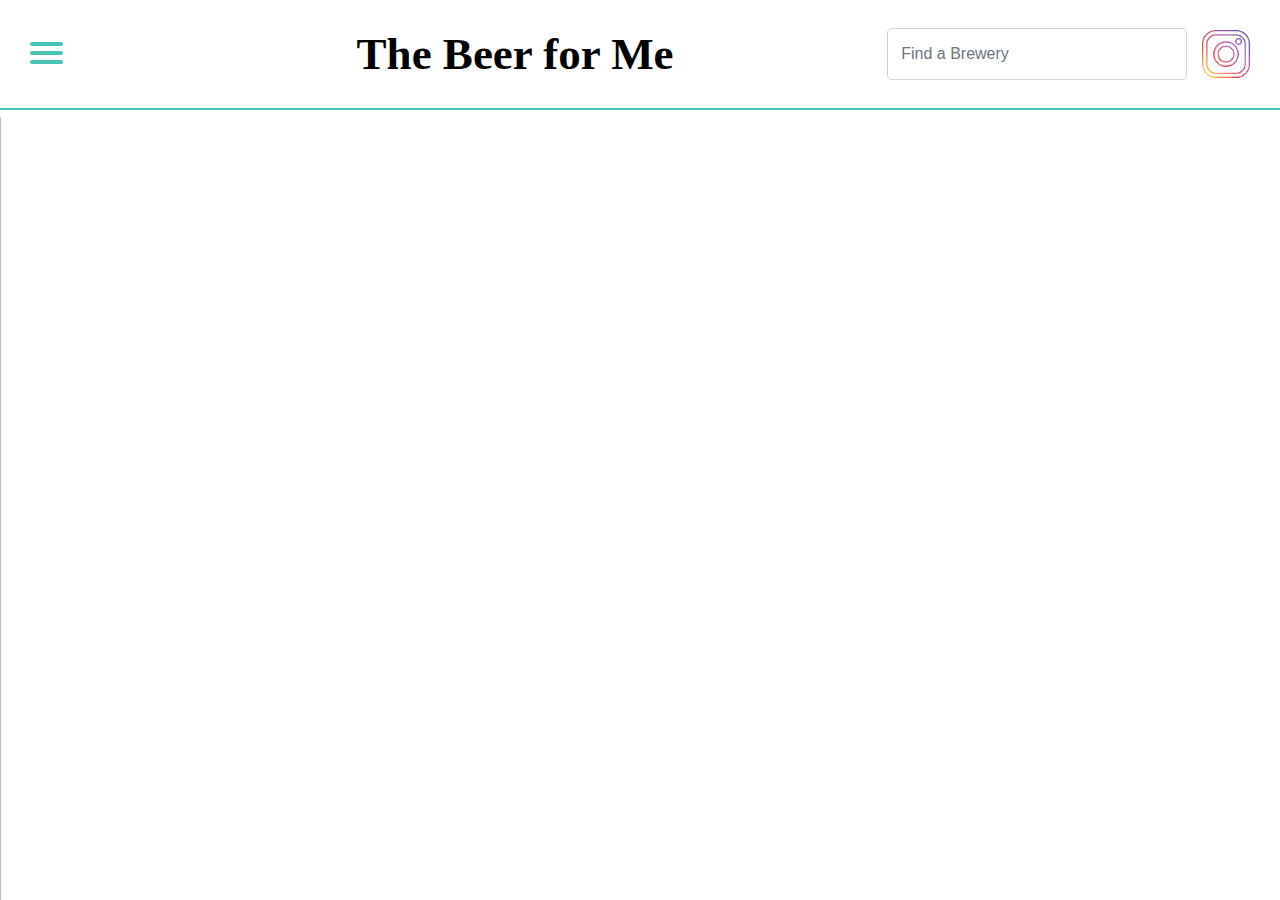
==== index.html @ d2f06460 "david fixed" ====
<!DOCTYPE html>
<html>

<head>
    <!-- Global site tag (gtag.js) - Google Analytics -->
    <script async src="https://www.googletagmanager.com/gtag/js?id=UA-46175014-3"></script>
    <script>
        window.dataLayer = window.dataLayer || [];

        function gtag() {
            dataLayer.push(arguments);
        }
        gtag('js', new Date());

        gtag('config', 'UA-46175014-3');
    </script>

    <meta charset='utf-8' />
    <title>Find Local Microbreweries | The Beer for Me</title>
    <meta name='description' content='Love beer? The Beer For Me is the authoritative directory of microbreweries in the USA. Visit, shop and support your local brewery. Cheers!' />
    <meta name='viewport' content='initial-scale=1,maximum-scale=1,user-scalable=no' />

    <link rel='icon' href='icons/favicon.svg' />
    <link href='https://fonts.googleapis.com/css?family=Source+Sans+Pro:400,700' rel='stylesheet'>
    <link rel="stylesheet" href="https://cdnjs.cloudflare.com/ajax/libs/font-awesome/4.7.0/css/font-awesome.min.css">




    <script src="https://code.jquery.com/jquery-3.4.1.min.js" integrity="sha256-CSXorXvZcTkaix6Yvo6HppcZGetbYMGWSFlBw8HfCJo=" crossorigin="anonymous"></script>
    <link href="plugins/jquery-ui.css" rel="stylesheet">
    <script src="plugins/jquery-1.10.2.min.js"></script>
    <script src="plugins/jquery-ui.min.js"></script>

    <script src='https://api.tiles.mapbox.com/mapbox-gl-js/v1.6.1/mapbox-gl.js'></script>
    <link href='https://api.tiles.mapbox.com/mapbox-gl-js/v1.6.1/mapbox-gl.css' rel='stylesheet' />
    <script src='plugins/papaparse.min.js'></script>
    <script src='plugins/fuse.min.js'></script>


    <link href='https://fonts.googleapis.com/css?family=Source+Sans+Pro:400,700' rel='stylesheet'>

    <link href='stylesheet1.css' rel='stylesheet' />
    <link rel="stylesheet" href="./bootstrap/bootstrap.min.css">
</head>

<body>

    <nav class="navbar navbar-expand-lg navbar-light d-flex justify-content-between">
        <!-- <div class="toggle-btn bg-danger mr-5 ml-5"> -->
        <!-- <button title="List of Breweries" class="openbtn" onclick="openNav()">☰</button> -->
        <!-- </div> -->
        <div id="menuToggle">
            <input type="checkbox" onclick="openNav()" />
            <span></span>
            <span></span>
            <span></span>
        </div>
        <div class="subtitle ml-8">
            <h1>The Beer for Me</h1>
        </div>
        <form id="searchForm" class="navbar-form hidden" role="search">
            <div class="input-group">
                <input type="text" id="search" class="form-control" placeholder="Find a Brewery">
            </div>
        </form>
        <a target="_blank" href="https://www.instagram.com/thebeerforme" class="instagram_sec"><img src="./icons/instagram123.png" alt="instagram" width="100%"></a>
    </nav>

    <div class='sidebar' id='sidebar'>

        <a title="Close sidebar" href="javascript:void(0)" class="closebtn" onclick="closeNav()">×</a>
        <div id='listings' class='listings'>

        </div>
    </div>

    <div id='map' class='map'>

    </div>

    <script src="map.js"></script>
    <script src="./bootstrap/bootstrap.bundle.min.js"></script>
    <script type="text/javascript">
        $(document).ready(function() {
            function checkScreenSize() {
                var newWindowWidth = $(window).width();
                if (newWindowWidth < 481) {
                    $(".sidebar").css({
                        "width": "75%"
                    });
                } else {
                    $('.sidebar').css({
                        "width": "17.3%"
                    });
                }
            }
            $("#menuToggle").click(function() {

                checkScreenSize();

            });
        });
    </script>
</body>

</html>
---- stylesheet1.css ----
body {
 color: #404040;
 font: 400 15px/22px 'Source Sans Pro', 'Helvetica Neue', Sans-serif;
 margin: 0;
 padding: 0;
 -webkit-font-smoothing: antialiased;
}

* {
 -webkit-box-sizing: border-box;
 -moz-box-sizing: border-box;
 box-sizing: border-box;
}

.listings .item .details a {
    color: #eeeeef;
    background: #181f2d;
    padding: 3px 15px 3px 15px;        
    display: inline-block;
    border-radius: 5px;
    margin-top: 11px!important;    
    font-weight: bold;
    text-decoration: none;
    font-family: Avenir;
}

.listings .item .details a:hover {
 background: #243856;
}

.sidebar {
 position: absolute;
 width: 0;
 height: 87%;
 top: 13%;
 left: 0;
 overflow: hidden;
 border-right: 1px solid rgba(0, 0, 0, 0.25);
 transition: all 0.5s;
}

input#search {
 width: 300px!important;
 padding: 13px;
 border-radius: 5px;
}
/* --------------------------------------------------------- */

#menuToggle {
 display: block;
 position: relative;
 top: 1px;
 left: 50px;
 z-index: 1;
 -webkit-user-select: none;
 user-select: none;
 display: block !important;
}

#menuToggle a {
 text-decoration: none;
 color: #232323;
 transition: color 0.3s ease;
}

#menuToggle a:hover {
 color: tomato;
}

#menuToggle input {
 display: block;
 width: 40px;
 height: 32px;
 position: absolute;
 top: -7px;
 left: -5px;
 cursor: pointer;
 opacity: 0;
 /* hide this */
 z-index: 2;
 /* and place it over the hamburger */
 -webkit-touch-callout: none;
}
/*
* Just a quick hamburger
*/

#menuToggle span {
    display: block;
    width: 33px;
    height: 4px;
    margin-bottom: 5px;
    position: relative;
    background: #47c2b6;
    border-radius: 3px;
    z-index: 1;
    transform-origin: 4px 0px;
    transition: transform 0.5s cubic-bezier(0.77, 0.2, 0.05, 1.0), background 0.5s cubic-bezier(0.77, 0.2, 0.05, 1.0), opacity 0.55s ease;
}

#menuToggle span:first-child {
 transform-origin: 0% 0%;
}

#menuToggle span:nth-last-child(2) {
 transform-origin: 0% 100%;
}
/* 
* Transform all the slices of hamburger
* into a crossmark.
*/

#menuToggle input:checked~span {
 /* opacity: 1; */
 /* transform: rotate(45deg) translate(-2px, -1px); */
 /* background: #232323; */
}
/*
* But let's hide the middle one.
*/

#menuToggle input:checked~span:nth-last-child(3) {
 /* opacity: 0; */
 /* transform: rotate(0deg) scale(0.2, 0.2); */
}
/*
* Ohyeah and the last one should go the other direction
*/

#menuToggle input:checked~span:nth-last-child(2) {
 /* transform: rotate(-45deg) translate(0, -1px); */
}
/* --------------------------------------------------------- */

#page-content-wrapper {
 width: 100%;
 padding-top: 70px;
}

#wrapper.toggled #page-content-wrapper {
 position: absolute;
 margin-right: -220px;
}

.pad2 {
 padding: 20px;
}

.map {
 position: absolute;
 left: 0;
 width: 100vw;
 top: 13%;
 bottom: 0;
}

h1 {
 font-family: "Helvetica Neue", Helvetica, Arial, sans-serif;
 font-size: 1.5vmax;
 margin: 0;
 font-weight: 400;
 line-height: 20px;
 padding: 20px 2px;
 color: #fff;
}

a {
 color: #f64c72;
 text-decoration: none;
}

a:hover {
 color: #553d67;
}

.heading {
 background: #fff;
 border-bottom: 1px solid #eee;
 min-height: 5vh;
 line-height: 60px;
 padding: 0 10px;
 background-color: #fff;
 color: #fff;
}

.info {
 font-family: "Helvetica Neue", Helvetica, Arial, sans-serif;
 position: absolute;
 width: 33.3333%;
 height: 10%;
 bottom: 0;
 left: 0;
 padding: 12px;
 line-height: 3vmin;
 border-right: 1px solid rgba(116, 176, 231, 0.25);
 background-color: #553d67;
 overflow: auto;
 display: inline-block;
 font-size: 2vmin;
 overflow-wrap: break-word;
 color: white;
}

.page_header {
 position: absolute;
 height: 5%;
 top: 0;
 left: 0;
 width: 100%;
 background: #553d67;
 margin-bottom: 0px;
 padding: 0px;
 box-sizing: border-box;
}

.page_header h1 {
 margin: 0px;
 font-family: "Helvetica Neue", Helvetica, Arial, sans-serif;
 font-size: 3.1vmin;
 color: #fff;
 text-shadow: 2px 2px 2px #99738e;
 vertical-align: middle;
 padding: 0px;
}

.page_header h4 {
 margin: 0px;
 font-family: "Helvetica Neue", Helvetica, Arial, sans-serif;
 font-size: 0.9vmax;
 color: #f64c72;
}

.listings {
    height: 100%;
    overflow: auto;
    padding-bottom: 60px;
    background: #fff;
    color: #000;
    font-family: Aveni;
    }
.listings .item {
    display: block;
    border-bottom: 2px solid #47c2b6;
    padding: 20px;
    text-decoration: none;
    }

.listings .item:last-child {
 border-bottom: none;
}

.listings .item .title {
    display: block;
    color: #000;
    font-weight: 700;
}

.listings .item .details {
 /* color:#f64c72; */
}

.listings .item .title small {
 font-weight: 400;
}

.listings .item.active .title,
.listings .item .title:hover {
 color: #f30c0c;
}

.listings .item.active {
 background-color: #f8f8f8;
}

::-webkit-scrollbar {
 width: 3px;
 height: 3px;
 border-left: 0;
 background: rgba(0, 0, 0, 0.1);
}

::-webkit-scrollbar-track {
 background: none;
}

::-webkit-scrollbar-thumb {
 background: #47c2b6;
 border-radius: 0;
}

.clearfix {
 display: block;
}

.clearfix:after {
 content: '.';
 display: block;
 height: 0;
 clear: both;
 visibility: hidden;
}
/* Marker tweaks */

.mapboxgl-popup {
 padding-bottom: 10px;
}

.mapboxgl-popup-content {
 font: 400 15px/22px 'Source Sans Pro', 'Helvetica Neue', Sans-serif;
 */ padding: 0;
 width: 370px;
 font-size: 15px;
 font-family: cursive;
 border: 1px solid #e6e4e0;
 box-shadow: 10px 10px 23px -12px rgb(37 74 139);
 border-radius: 8px;
}

.mapboxgl-popup-content-wrapper {
 padding: 1%;
}

.mapboxgl-popup-close-button {
      position: absolute;
    right: 0;
    top: 1px;
    border: 0;
    border-radius: 0 3px 0 0;
    cursor: pointer;
    background-color: #cc2525 !important;
    font-size: 42px;
    color: #fff !important;
    border-radius: 5px;
    padding-bottom: 10px;
    padding-top: 4px;
    padding-left: 10px;
    padding-right: 10px;
}

.mapboxgl-popup-content h3 {
    background: #47c2b6;
    color: white;
    margin: 0;
    display: block;
    padding: 10px;
    border-radius: 3px 3px 0 0;
    font-weight: 100 !important;
    font-family: Avenir;
}

.mapboxgl-popup-content h4 {
 margin: 0;
 display: block;
 padding: 10px 10px 10px 10px;
 font-weight: 400;
 font-family: auto;
}

.mapboxgl-popup-content div {
 padding: 10px;
}

.mapboxgl-container .leaflet-marker-icon {
 cursor: pointer;
}

.mapboxgl-popup-anchor-top>.mapboxgl-popup-content {
 margin-top: 3px;
}

.mapboxgl-popup-anchor-top>.mapboxgl-popup-tip {
 border-bottom-color: #91c949;
}

.ui-autocomplete {
 border: 1px solid #ccc;
 border-radius: 3px;
 overflow: hidden;
 max-height: 70%;
 background: rgba(27, 32, 164, 0.541);
 margin-right: 20px!important;
}

.ui-autocomplete a {
 font-family: "Helvetica Neue Small", Helvetica, Arial, sans-serif;
 color: white;
}

.openbtn {
 margin: 0px;
 font-size: 15px;
 cursor: pointer;
 background-color: rgba(17, 17, 17, 0);
 color: white;
 padding: 0px 8px;
 border: none;
 vertical-align: top;
 margin-right: 4px;
 margin-left: 3px;
}

.openbtn:hover {
 background-color: yellow;
}

.sidebar .closebtn {
 position: absolute;
 top: 0;
 right: 4px;
 font-size: 40px;
 text-decoration: none;
 color: #fff !important;
}

.navbar {
 background: #fff;
 border-bottom: 2px solid #47c2b6;
}

.subtitle h1 {
    font-size: calc(3rem);
    line-height: calc(20px+5vh);
    /* text-shadow: 0 0 5px #fff, 0 0 15px #2080c0, 0 0 20px #2080c0, 0 0 40px #2080c0, 0 0 60px #0c5383, 0 0 10px #2080c0, 0 0 98px #0c5383; */
    color: #000;
    font-family: Avenir;
    text-align: center;
    background: #fff;
    /* width: 30%; */
    margin: auto;
    display: table;
    font-weight: bold;
}

/* .subtitle h1 {
 font-size: calc(3rem);
 line-height: calc(20px+5vh); 
    text-shadow: 0 0 5px #fff, 
    0 0 15px #2080c0, 
    0 0 20px #2080c0, 
    0 0 40px #2080c0, 
    0 0 60px #0c5383, 
    0 0 10px #2080c0, 
    0 0 98px #0c5383;
color: #fff;

 font-family: 'Times New Roman', Times, serif;
 text-align: center;    
} */


/*menu*/
nav.navbar.navbar-expand-lg.navbar-light.d-flex.justify-content-between {
position: relative !important;
z-index: 99;
}
.subtitle.ml-8 h1 {
    font-size: 45px !important;
    line-height: normal !important;    
    padding: 10px;
}
.mapboxgl-popup-content {
           
    width: 192px;
   
}
.subtitle.ml-8 {
  width: 100%;
display: block !important;
padding-left: 80px
}
#menuToggle {
float: left;
left: 0;
}
nav.navbar.navbar-expand-lg.navbar-light.d-flex.justify-content-between {
padding: 18px 30px;
}
a.instagram_sec {
width: 6%;
margin-left: 15px;
}

@media only screen and (max-width: 991px) {
nav.navbar.navbar-expand-lg.navbar-light.d-flex.justify-content-between {
        padding: 28px 30px;
    }
.subtitle.ml-8 {
display: block !important;
padding-left: 0;
width: auto;
}
a.instagram_sec {
width: 7%;
}
}

@media screen and (max-width: 1600px) and (min-width: 768px) {
.sidebar {
z-index: 99;
}
}

@media only screen and (max-width: 768px) {
nav.navbar.navbar-expand-lg.navbar-light.d-flex.justify-content-between {
padding: 1px 2px;
}
#menuToggle {
float: left;
left: 0;
margin-bottom: 20px;
}
.mapboxgl-popup-content {
           
    width: 192px;
   
}
.subtitle.ml-8 {
width: 90%;
display: block !important;
padding-left: 0;
margin-bottom: 15px;
text-align: right !important;
}
form#searchForm {
width: 50%;
}
input#search {
    width: 300px!important;
    padding: 6px;
    border-radius: 5px;
}
a.instagram_sec {
width: 11%;
margin-left: 15px;
}
.sidebar {
z-index: 999 !important;
/* width: 29.3% !important; */
top: 16.5% !important;

}
.sidebar .closebtn {
color: #fff !important;
}
.map {
    position: absolute;
    left: 0;
    width: 100vw;
    top: 11%;
    bottom: 0;
}
}
@media only screen and (max-width: 736px) {
    nav.navbar.navbar-expand-lg.navbar-light.d-flex.justify-content-between {
    padding: 1px 2px;
    }
    #menuToggle {
    float: left;
    left: 0;
    margin-bottom: 20px;
    }
    .mapboxgl-popup-content {           
        width: 192px;       
    }
    .subtitle.ml-8 {
    width: 90%;
    display: block !important;
    padding-left: 0;
    margin-bottom: 15px;
    text-align: right !important;
    }
    form#searchForm {
    width: 50%;
    }
    input#search {
        width: 300px!important;
        padding: 6px;
        border-radius: 5px;
    }
    a.instagram_sec {
    width: 11%;
    margin-left: 15px;
    }
    .sidebar {
    z-index: 999 !important;
    /* width: 29.3% !important; */
    top: 42.7% !important;
    
    }
    .sidebar .closebtn {
    color: #fff !important;
    }
    .map {
        position: absolute;
        left: 0;
        width: 100vw;
        top: 11%;
        bottom: 0;
    }
    }
@media only screen and (max-width: 734px) {
    nav.navbar.navbar-expand-lg.navbar-light.d-flex.justify-content-between {
      padding: 1px 2px;
      }
    #menuToggle {
    float: left;
    left: 0;
    margin-bottom: 20px;
        }
    .mapboxgl-popup-content {
           
        width: 192px;
       
    }
    .subtitle.ml-8 {
    width: 90%;
    display: block !important;
    padding-left: 0;
    margin-bottom: 15px;
    text-align: right !important;
}
    form#searchForm {
    width: 50%;
        }
    input#search {
            width: 300px!important;
           padding: 6px;
        border-radius: 5px;
    }
    a.instagram_sec {
    width: 11%;
    margin-left: 15px;
    }
    .sidebar {
    z-index: 999 !important;
    /* width: 29.3% !important; */
    top: 39.7% !important;
    
    }
    .sidebar .closebtn {
    color: #fff !important;
    }
    .map {
        position: absolute;
        left: 0;
        width: 100vw;
        top: 11%;
        bottom: 0;
        }
        }
@media only screen and (max-width: 684px) {
    nav.navbar.navbar-expand-lg.navbar-light.d-flex.justify-content-between {
        padding: 1px 2px;
        }
        #menuToggle {
        float: left;
        left: 0;
        margin-bottom: 20px;
        }
        .mapboxgl-popup-content {
           
            width: 192px;
           
        }
        .subtitle.ml-8 {
        width: 90%;
        display: block !important;
        padding-left: 0;
        margin-bottom: 15px;
        text-align: right !important;
        }
        form#searchForm {
        width: 50%;
        }
        input#search {
            width: 300px!important;
            padding: 6px;
            border-radius: 5px;
        }
        a.instagram_sec {
        width: 11%;
        margin-left: 15px;
        }
        .sidebar {
        z-index: 999 !important;
        /* width: 29.3% !important; */
        top: 36.8% !important;
        
        }
        .sidebar .closebtn {
        color: #fff !important;
        }
        .map {
            position: absolute;
            left: 0;
            width: 100vw;
            top: 11%;
            bottom: 0;
        }
}

@media only screen and (max-width: 667px) {
    nav.navbar.navbar-expand-lg.navbar-light.d-flex.justify-content-between {
        padding: 1px 2px;
        }       
        #menuToggle {
            float: left;
            left: 0;
            margin-bottom: -14px;
            margin-left: 8px;
        }
        .mapboxgl-popup-content {
           
            width: 192px;
           
        }
        
        .subtitle.ml-8 {
            width: 90%;
            display: block !important;
            padding-left: 70px;
            margin-bottom: 0px;
            text-align: right !important;
            }
        
        form#searchForm {
        width: 50%;
        }
        input#search {
            width: 255px!important;
            padding: 1px;
            border-radius: 5px;
            margin-left: 6px;
        }
        a.instagram_sec {
            width: 15%;
            margin-left: 15px;
        }
        a.instagram_sec img {
            width: 80%!important;
        }
        a.instagram_sec {
        width: 11%;
        margin-left: 15px;
        }
        .sidebar {
            z-index: 999 !important;
            width: 32.3% !important;
            top: 10.8% !important;
        
        }
        .sidebar .closebtn {
        color: #fff !important;
        }
        .map {
            position: absolute;
            left: 0;
            width: 100vw;
            top: 9%;
            bottom: 0;
        }
}

@media only screen and (max-width: 450px) {
a.instagram_sec {
width: 15%;
margin-left: 15px;
}
form#searchForm {
    width: 60%;
    }
.mapboxgl-popup-content {
           
        width: 192px;
       
    }
.subtitle.ml-8 h1 {
    font-size: 25px !important;
    line-height: normal !important;
    margin: 0 !important;
    padding: 0;
    }
.sidebar {
    z-index: 999 !important;
    width: 32.3% !important;
    top: 79px !importan
    }
.sidebar .closebtn {
    position: absolute;
    top: 0;
    right: 4px;
    font-size: 40px;
    text-decoration: none;
    color: #fff !important;
    }
}

@media only screen and (max-width: 375px) {
    .mapboxgl-popup-content {
           
        width: 192px;
       
    }
    .subtitle.ml-8 {
    width: 88%;   
    }
    .sidebar {
        z-index: 999 !important;
        width: 37.3% !important;
        top: 11.5% !important;
    }
    
    }
/* @media only screen and (max-device-width: 480px) {
 div#map {
     left: 50.3%!important;
     width: 50.6%!important;
     margin-top: 57px!important;
 }
 div#sidebar {
     width: 50.3%!important;
     margin-top: 57px!important;
 }
 .subtitle.ml-5 h3 {
     font-size: 25px!important;
 }
} */

/* @media only screen and (max-device-width: 760px) {
 div#map {
    left: 34.3%!important;
    width: 63.6%!important;
    margin-top: 43px!important;
 }
 div#sidebar {
    width: 34.3%!important;
    margin-top: -13.5px!important;;
 }
 .subtitle.ml-5 h3 {
     font-size: 25px!important;
 }
} */

/* @media only screen and (max-device-width:350px) {
 div#map {
     left: 50.3%!important;
     width: 50.6%!important;
     margin-top: 57px!important;
 }
 div#sidebar {
    width: 37.3%!important;
    margin-top: 21px!important;
}
 .subtitle.ml-5 h3 {
     font-size: 25px!important;
 }
} */
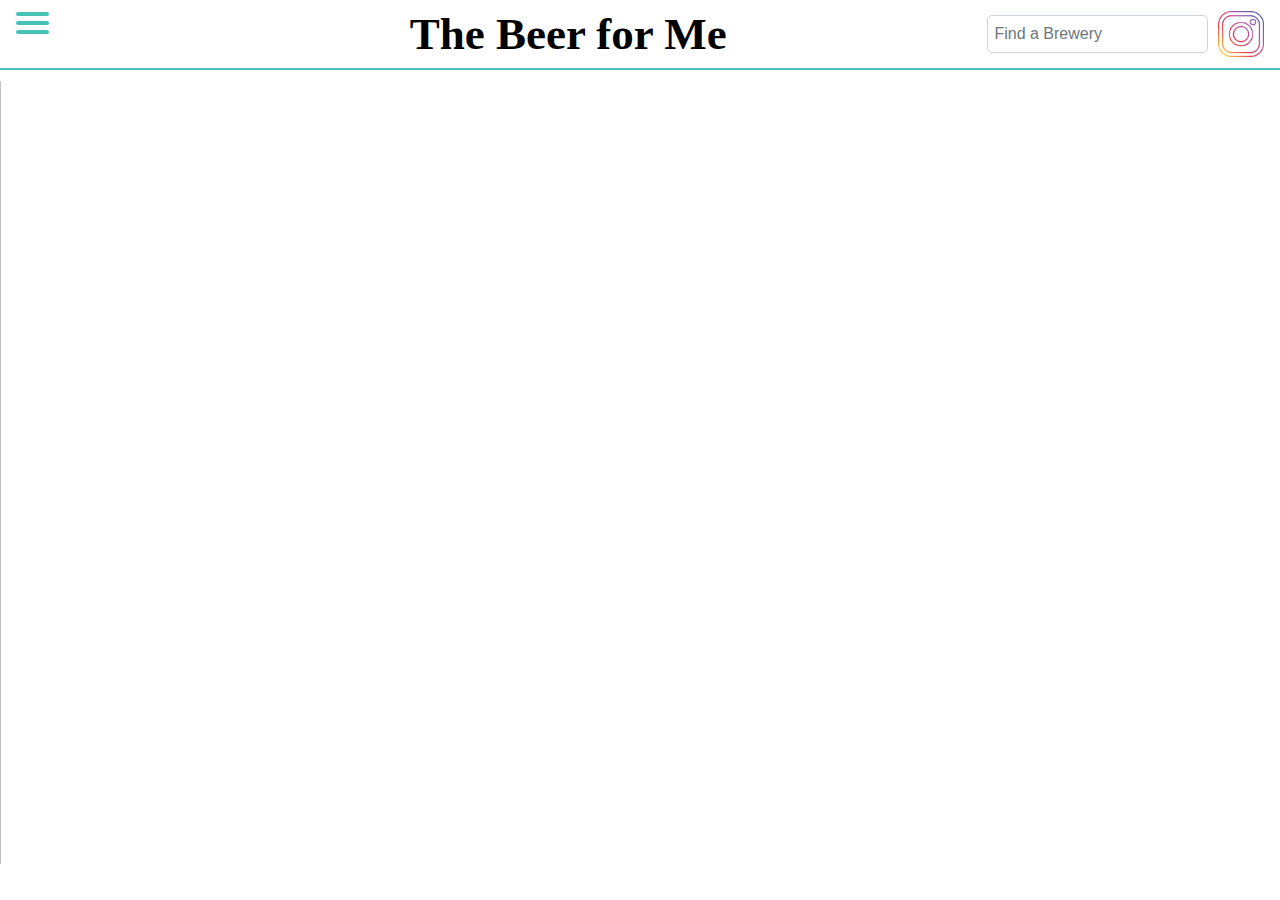
==== commit 9ca478a4: "update" ====
--- a/index.html
+++ b/index.html
@@ -20,7 +20,7 @@
     <meta name='description' content='Love beer? The Beer For Me is the authoritative directory of microbreweries in the USA. Visit, shop and support your local brewery. Cheers!' />
     <meta name='viewport' content='initial-scale=1,maximum-scale=1,user-scalable=no' />
 
-    <link rel='icon' href='icons/favicon.svg' />
+    <link rel='icon' href='icons/favicon111.svg' />
     <link href='https://fonts.googleapis.com/css?family=Source+Sans+Pro:400,700' rel='stylesheet'>
     <link rel="stylesheet" href="https://cdnjs.cloudflare.com/ajax/libs/font-awesome/4.7.0/css/font-awesome.min.css">
 
@@ -46,7 +46,7 @@
 
 <body>
 
-    <nav class="navbar navbar-expand-lg navbar-light d-flex justify-content-between">
+    <nav class="navbar navbar-expand-md navbar-light d-flex justify-content-between">
         <!-- <div class="toggle-btn bg-danger mr-5 ml-5"> -->
         <!-- <button title="List of Breweries" class="openbtn" onclick="openNav()">☰</button> -->
         <!-- </div> -->
--- a/stylesheet1.css
+++ b/stylesheet1.css
@@ -1,86 +1,90 @@
 body {
- color: #404040;
- font: 400 15px/22px 'Source Sans Pro', 'Helvetica Neue', Sans-serif;
- margin: 0;
- padding: 0;
- -webkit-font-smoothing: antialiased;
+    color: #404040;
+    font: 400 15px/22px 'Source Sans Pro', 'Helvetica Neue', Sans-serif;
+    margin: 0;
+    padding: 0;
+    -webkit-font-smoothing: antialiased;
 }
 
 * {
- -webkit-box-sizing: border-box;
- -moz-box-sizing: border-box;
- box-sizing: border-box;
+    -webkit-box-sizing: border-box;
+    -moz-box-sizing: border-box;
+    box-sizing: border-box;
 }
 
 .listings .item .details a {
     color: #eeeeef;
     background: #181f2d;
-    padding: 3px 15px 3px 15px;        
+    padding: 3px 15px 3px 15px;
     display: inline-block;
     border-radius: 5px;
-    margin-top: 11px!important;    
+    margin-top: 11px!important;
     font-weight: bold;
     text-decoration: none;
     font-family: Avenir;
 }
 
 .listings .item .details a:hover {
- background: #243856;
+    background: #243856;
 }
 
 .sidebar {
- position: absolute;
- width: 0;
- height: 87%;
- top: 13%;
- left: 0;
- overflow: hidden;
- border-right: 1px solid rgba(0, 0, 0, 0.25);
- transition: all 0.5s;
+    position: absolute;
+    width: 0;
+    height: 87%;
+    top: 11%;
+    left: 0;
+    overflow: hidden;
+    border-right: 1px solid rgba(0, 0, 0, 0.25);
+    transition: all 0.5s;
 }
 
 input#search {
- width: 300px!important;
- padding: 13px;
- border-radius: 5px;
-}
+    width: 300px!important;
+    padding: 13px;
+    border-radius: 5px;
+}
+
+
 /* --------------------------------------------------------- */
 
 #menuToggle {
- display: block;
- position: relative;
- top: 1px;
- left: 50px;
- z-index: 1;
- -webkit-user-select: none;
- user-select: none;
- display: block !important;
+    display: block;
+    position: relative;
+    top: 1px;
+    left: 50px;
+    z-index: 1;
+    -webkit-user-select: none;
+    user-select: none;
+    display: block !important;
 }
 
 #menuToggle a {
- text-decoration: none;
- color: #232323;
- transition: color 0.3s ease;
+    text-decoration: none;
+    color: #232323;
+    transition: color 0.3s ease;
 }
 
 #menuToggle a:hover {
- color: tomato;
+    color: tomato;
 }
 
 #menuToggle input {
- display: block;
- width: 40px;
- height: 32px;
- position: absolute;
- top: -7px;
- left: -5px;
- cursor: pointer;
- opacity: 0;
- /* hide this */
- z-index: 2;
- /* and place it over the hamburger */
- -webkit-touch-callout: none;
-}
+    display: block;
+    width: 40px;
+    height: 32px;
+    position: absolute;
+    top: -7px;
+    left: -5px;
+    cursor: pointer;
+    opacity: 0;
+    /* hide this */
+    z-index: 2;
+    /* and place it over the hamburger */
+    -webkit-touch-callout: none;
+}
+
+
 /*
 * Just a quick hamburger
 */
@@ -99,135 +103,143 @@
 }
 
 #menuToggle span:first-child {
- transform-origin: 0% 0%;
+    transform-origin: 0% 0%;
 }
 
 #menuToggle span:nth-last-child(2) {
- transform-origin: 0% 100%;
-}
+    transform-origin: 0% 100%;
+}
+
+
 /* 
 * Transform all the slices of hamburger
 * into a crossmark.
 */
 
 #menuToggle input:checked~span {
- /* opacity: 1; */
- /* transform: rotate(45deg) translate(-2px, -1px); */
- /* background: #232323; */
-}
+    /* opacity: 1; */
+    /* transform: rotate(45deg) translate(-2px, -1px); */
+    /* background: #232323; */
+}
+
+
 /*
 * But let's hide the middle one.
 */
 
 #menuToggle input:checked~span:nth-last-child(3) {
- /* opacity: 0; */
- /* transform: rotate(0deg) scale(0.2, 0.2); */
-}
+    /* opacity: 0; */
+    /* transform: rotate(0deg) scale(0.2, 0.2); */
+}
+
+
 /*
 * Ohyeah and the last one should go the other direction
 */
 
 #menuToggle input:checked~span:nth-last-child(2) {
- /* transform: rotate(-45deg) translate(0, -1px); */
-}
+    /* transform: rotate(-45deg) translate(0, -1px); */
+}
+
+
 /* --------------------------------------------------------- */
 
 #page-content-wrapper {
- width: 100%;
- padding-top: 70px;
+    width: 100%;
+    padding-top: 70px;
 }
 
 #wrapper.toggled #page-content-wrapper {
- position: absolute;
- margin-right: -220px;
+    position: absolute;
+    margin-right: -220px;
 }
 
 .pad2 {
- padding: 20px;
+    padding: 20px;
 }
 
 .map {
- position: absolute;
- left: 0;
- width: 100vw;
- top: 13%;
- bottom: 0;
+    position: absolute;
+    left: 0;
+    width: 100vw;
+    top: 11%;
+    bottom: 0;
 }
 
 h1 {
- font-family: "Helvetica Neue", Helvetica, Arial, sans-serif;
- font-size: 1.5vmax;
- margin: 0;
- font-weight: 400;
- line-height: 20px;
- padding: 20px 2px;
- color: #fff;
+    font-family: "Helvetica Neue", Helvetica, Arial, sans-serif;
+    font-size: 1.5vmax;
+    margin: 0;
+    font-weight: 400;
+    line-height: 20px;
+    padding: 20px 2px;
+    color: #fff;
 }
 
 a {
- color: #f64c72;
- text-decoration: none;
+    color: #f64c72;
+    text-decoration: none;
 }
 
 a:hover {
- color: #553d67;
+    color: #553d67;
 }
 
 .heading {
- background: #fff;
- border-bottom: 1px solid #eee;
- min-height: 5vh;
- line-height: 60px;
- padding: 0 10px;
- background-color: #fff;
- color: #fff;
+    background: #fff;
+    border-bottom: 1px solid #eee;
+    min-height: 5vh;
+    line-height: 60px;
+    padding: 0 10px;
+    background-color: #fff;
+    color: #fff;
 }
 
 .info {
- font-family: "Helvetica Neue", Helvetica, Arial, sans-serif;
- position: absolute;
- width: 33.3333%;
- height: 10%;
- bottom: 0;
- left: 0;
- padding: 12px;
- line-height: 3vmin;
- border-right: 1px solid rgba(116, 176, 231, 0.25);
- background-color: #553d67;
- overflow: auto;
- display: inline-block;
- font-size: 2vmin;
- overflow-wrap: break-word;
- color: white;
+    font-family: "Helvetica Neue", Helvetica, Arial, sans-serif;
+    position: absolute;
+    width: 33.3333%;
+    height: 10%;
+    bottom: 0;
+    left: 0;
+    padding: 12px;
+    line-height: 3vmin;
+    border-right: 1px solid rgba(116, 176, 231, 0.25);
+    background-color: #553d67;
+    overflow: auto;
+    display: inline-block;
+    font-size: 2vmin;
+    overflow-wrap: break-word;
+    color: white;
 }
 
 .page_header {
- position: absolute;
- height: 5%;
- top: 0;
- left: 0;
- width: 100%;
- background: #553d67;
- margin-bottom: 0px;
- padding: 0px;
- box-sizing: border-box;
+    position: absolute;
+    height: 5%;
+    top: 0;
+    left: 0;
+    width: 100%;
+    background: #553d67;
+    margin-bottom: 0px;
+    padding: 0px;
+    box-sizing: border-box;
 }
 
 .page_header h1 {
- margin: 0px;
- font-family: "Helvetica Neue", Helvetica, Arial, sans-serif;
- font-size: 3.1vmin;
- color: #fff;
- text-shadow: 2px 2px 2px #99738e;
- vertical-align: middle;
- padding: 0px;
+    margin: 0px;
+    font-family: "Helvetica Neue", Helvetica, Arial, sans-serif;
+    font-size: 3.1vmin;
+    color: #fff;
+    text-shadow: 2px 2px 2px #99738e;
+    vertical-align: middle;
+    padding: 0px;
 }
 
 .page_header h4 {
- margin: 0px;
- font-family: "Helvetica Neue", Helvetica, Arial, sans-serif;
- font-size: 0.9vmax;
- color: #f64c72;
+    margin: 0px;
+    font-family: "Helvetica Neue", Helvetica, Arial, sans-serif;
+    font-size: 0.9vmax;
+    color: #f64c72;
 }
 
 .listings {
@@ -237,16 +249,17 @@
     background: #fff;
     color: #000;
     font-family: Aveni;
-    }
+}
+
 .listings .item {
     display: block;
     border-bottom: 2px solid #47c2b6;
     padding: 20px;
     text-decoration: none;
-    }
+}
 
 .listings .item:last-child {
- border-bottom: none;
+    border-bottom: none;
 }
 
 .listings .item .title {
@@ -256,72 +269,74 @@
 }
 
 .listings .item .details {
- /* color:#f64c72; */
+    /* color:#f64c72; */
 }
 
 .listings .item .title small {
- font-weight: 400;
+    font-weight: 400;
 }
 
 .listings .item.active .title,
 .listings .item .title:hover {
- color: #f30c0c;
+    color: #f30c0c;
 }
 
 .listings .item.active {
- background-color: #f8f8f8;
+    background-color: #f8f8f8;
 }
 
 ::-webkit-scrollbar {
- width: 3px;
- height: 3px;
- border-left: 0;
- background: rgba(0, 0, 0, 0.1);
+    width: 3px;
+    height: 3px;
+    border-left: 0;
+    background: rgba(0, 0, 0, 0.1);
 }
 
 ::-webkit-scrollbar-track {
- background: none;
+    background: none;
 }
 
 ::-webkit-scrollbar-thumb {
- background: #47c2b6;
- border-radius: 0;
+    background: #47c2b6;
+    border-radius: 0;
 }
 
 .clearfix {
- display: block;
+    display: block;
 }
 
 .clearfix:after {
- content: '.';
- display: block;
- height: 0;
- clear: both;
- visibility: hidden;
-}
+    content: '.';
+    display: block;
+    height: 0;
+    clear: both;
+    visibility: hidden;
+}
+
+
 /* Marker tweaks */
 
 .mapboxgl-popup {
- padding-bottom: 10px;
+    padding-bottom: 10px;
 }
 
 .mapboxgl-popup-content {
- font: 400 15px/22px 'Source Sans Pro', 'Helvetica Neue', Sans-serif;
- */ padding: 0;
- width: 370px;
- font-size: 15px;
- font-family: cursive;
- border: 1px solid #e6e4e0;
- box-shadow: 10px 10px 23px -12px rgb(37 74 139);
- border-radius: 8px;
+    font: 400 15px/22px 'Source Sans Pro', 'Helvetica Neue', Sans-serif;
+    */ padding: 0;
+    width: 370px;
+    font-size: 15px;
+    font-family: cursive;
+    border: 1px solid #e6e4e0;
+    box-shadow: 10px 10px 23px -12px rgb(37 74 139);
+    border-radius: 8px;
 }
 
 .mapboxgl-popup-content-wrapper {
- padding: 1%;
+    padding: 1%;
 }
 
 .mapboxgl-popup-close-button {
-      position: absolute;
+    position: absolute;
     right: 0;
     top: 1px;
     border: 0;
@@ -349,78 +364,77 @@
 }
 
 .mapboxgl-popup-content h4 {
- margin: 0;
- display: block;
- padding: 10px 10px 10px 10px;
- font-weight: 400;
- font-family: auto;
+    margin: 0;
+    display: block;
+    padding: 10px 10px 10px 10px;
+    font-weight: 400;
+    font-family: auto;
 }
 
 .mapboxgl-popup-content div {
- padding: 10px;
+    padding: 10px;
 }
 
 .mapboxgl-container .leaflet-marker-icon {
- cursor: pointer;
+    cursor: pointer;
 }
 
 .mapboxgl-popup-anchor-top>.mapboxgl-popup-content {
- margin-top: 3px;
+    margin-top: 3px;
 }
 
 .mapboxgl-popup-anchor-top>.mapboxgl-popup-tip {
- border-bottom-color: #91c949;
+    border-bottom-color: #91c949;
 }
 
 .ui-autocomplete {
- border: 1px solid #ccc;
- border-radius: 3px;
- overflow: hidden;
- max-height: 70%;
- background: rgba(27, 32, 164, 0.541);
- margin-right: 20px!important;
+    border: 1px solid #ccc;
+    border-radius: 3px;
+    overflow: hidden;
+    max-height: 70%;
+    background: rgba(27, 32, 164, 0.541);
+    margin-right: 90px!important;
 }
 
 .ui-autocomplete a {
- font-family: "Helvetica Neue Small", Helvetica, Arial, sans-serif;
- color: white;
+    font-family: "Helvetica Neue Small", Helvetica, Arial, sans-serif;
+    color: white;
 }
 
 .openbtn {
- margin: 0px;
- font-size: 15px;
- cursor: pointer;
- background-color: rgba(17, 17, 17, 0);
- color: white;
- padding: 0px 8px;
- border: none;
- vertical-align: top;
- margin-right: 4px;
- margin-left: 3px;
+    margin: 0px;
+    font-size: 15px;
+    cursor: pointer;
+    background-color: rgba(17, 17, 17, 0);
+    color: white;
+    padding: 0px 8px;
+    border: none;
+    vertical-align: top;
+    margin-right: 4px;
+    margin-left: 3px;
 }
 
 .openbtn:hover {
- background-color: yellow;
+    background-color: yellow;
 }
 
 .sidebar .closebtn {
- position: absolute;
- top: 0;
- right: 4px;
- font-size: 40px;
- text-decoration: none;
- color: #fff !important;
+    position: absolute;
+    top: 0;
+    right: 4px;
+    font-size: 40px;
+    text-decoration: none;
+    color: #fff !important;
 }
 
 .navbar {
- background: #fff;
- border-bottom: 2px solid #47c2b6;
+    background: #fff;
+    border-bottom: 2px solid #47c2b6;
 }
 
 .subtitle h1 {
     font-size: calc(3rem);
     line-height: calc(20px+5vh);
-    /* text-shadow: 0 0 5px #fff, 0 0 15px #2080c0, 0 0 20px #2080c0, 0 0 40px #2080c0, 0 0 60px #0c5383, 0 0 10px #2080c0, 0 0 98px #0c5383; */
     color: #000;
     font-family: Avenir;
     text-align: center;
@@ -431,427 +445,557 @@
     font-weight: bold;
 }
 
-/* .subtitle h1 {
- font-size: calc(3rem);
- line-height: calc(20px+5vh); 
-    text-shadow: 0 0 5px #fff, 
-    0 0 15px #2080c0, 
-    0 0 20px #2080c0, 
-    0 0 40px #2080c0, 
-    0 0 60px #0c5383, 
-    0 0 10px #2080c0, 
-    0 0 98px #0c5383;
-color: #fff;
-
- font-family: 'Times New Roman', Times, serif;
- text-align: center;    
-} */
-
 
 /*menu*/
-nav.navbar.navbar-expand-lg.navbar-light.d-flex.justify-content-between {
-position: relative !important;
-z-index: 99;
-}
+
+nav.navbar.navbar-expand-md.navbar-light.d-flex.justify-content-between {
+    position: relative !important;
+    z-index: 99;
+}
+
 .subtitle.ml-8 h1 {
     font-size: 45px !important;
-    line-height: normal !important;    
+    line-height: normal !important;
     padding: 10px;
 }
+
 .mapboxgl-popup-content {
-           
     width: 192px;
-   
-}
+}
+
 .subtitle.ml-8 {
-  width: 100%;
-display: block !important;
-padding-left: 80px
-}
+    width: 100%;
+    display: block !important;
+    padding-left: 80px
+}
+
 #menuToggle {
-float: left;
-left: 0;
-}
-nav.navbar.navbar-expand-lg.navbar-light.d-flex.justify-content-between {
-padding: 18px 30px;
-}
-a.instagram_sec {
-width: 6%;
-margin-left: 15px;
-}
-
-@media only screen and (max-width: 991px) {
-nav.navbar.navbar-expand-lg.navbar-light.d-flex.justify-content-between {
-        padding: 28px 30px;
-    }
-.subtitle.ml-8 {
-display: block !important;
-padding-left: 0;
-width: auto;
-}
-a.instagram_sec {
-width: 7%;
-}
-}
-
-@media screen and (max-width: 1600px) and (min-width: 768px) {
-.sidebar {
-z-index: 99;
-}
-}
-
-@media only screen and (max-width: 768px) {
-nav.navbar.navbar-expand-lg.navbar-light.d-flex.justify-content-between {
-padding: 1px 2px;
-}
-#menuToggle {
-float: left;
-left: 0;
-margin-bottom: 20px;
-}
-.mapboxgl-popup-content {
-           
-    width: 192px;
-   
-}
-.subtitle.ml-8 {
-width: 90%;
-display: block !important;
-padding-left: 0;
-margin-bottom: 15px;
-text-align: right !important;
-}
-form#searchForm {
-width: 50%;
-}
-input#search {
-    width: 300px!important;
-    padding: 6px;
-    border-radius: 5px;
-}
-a.instagram_sec {
-width: 11%;
-margin-left: 15px;
-}
-.sidebar {
-z-index: 999 !important;
-/* width: 29.3% !important; */
-top: 16.5% !important;
-
-}
-.sidebar .closebtn {
-color: #fff !important;
-}
-.map {
-    position: absolute;
-    left: 0;
-    width: 100vw;
-    top: 11%;
-    bottom: 0;
-}
-}
-@media only screen and (max-width: 736px) {
-    nav.navbar.navbar-expand-lg.navbar-light.d-flex.justify-content-between {
-    padding: 1px 2px;
-    }
-    #menuToggle {
     float: left;
     left: 0;
-    margin-bottom: 20px;
-    }
-    .mapboxgl-popup-content {           
-        width: 192px;       
+}
+
+nav.navbar.navbar-expand-lg.navbar-light.d-flex.justify-content-between {
+    padding: 18px 30px;
+}
+
+a.instagram_sec {
+    width: 6%;
+    margin-left: 15px;
+}
+
+@media only screen and (max-width: 1286px) {
+    nav.navbar.navbar-expand-lg.navbar-light.d-flex.justify-content-between {
+        padding: 1px 2px;
+    }
+    #menuToggle {
+        float: left;
+        left: 0;
+        margin-bottom: 20px;
+    }
+    .mapboxgl-popup-content {
+        width: 192px;
     }
     .subtitle.ml-8 {
-    width: 90%;
-    display: block !important;
-    padding-left: 0;
-    margin-bottom: 15px;
-    text-align: right !important;
+        width: 100%;
+        display: block !important;
+        padding-left: 100px;
+        margin-bottom: 0px;
+        text-align: center !important;
+    }
+    .subtitle.ml-8 h1 {
+        font-size: 45px !important;
+        line-height: normal !important;
+        padding: 0px;
     }
     form#searchForm {
-    width: 50%;
+        width: 19%;
     }
     input#search {
-        width: 300px!important;
+        width: 231px!important;
         padding: 6px;
         border-radius: 5px;
     }
+    .input-group {
+        position: relative;
+        display: -webkit-box;
+        display: -ms-flexbox;
+        display: flex;
+        -ms-flex-wrap: wrap;
+        flex-wrap: wrap;
+        -webkit-box-align: stretch;
+        -ms-flex-align: stretch;
+        align-items: stretch;
+        width: 60% !important;
+    }
     a.instagram_sec {
-    width: 11%;
-    margin-left: 15px;
+        width: 4%;
+        margin-left: 0px;
     }
     .sidebar {
-    z-index: 999 !important;
-    /* width: 29.3% !important; */
-    top: 42.7% !important;
-    
+        position: absolute;
+        width: 0;
+        height: 87%;
+        top: 9%;
+        left: 0;
+        overflow: hidden;
+        border-right: 1px solid rgba(0, 0, 0, 0.25);
+        transition: all 0.5s;
     }
     .sidebar .closebtn {
-    color: #fff !important;
+        color: #fff !important;
     }
     .map {
         position: absolute;
         left: 0;
         width: 100vw;
-        top: 11%;
+        top: 6.7%;
         bottom: 0;
     }
-    }
-@media only screen and (max-width: 734px) {
-    nav.navbar.navbar-expand-lg.navbar-light.d-flex.justify-content-between {
-      padding: 1px 2px;
-      }
-    #menuToggle {
-    float: left;
-    left: 0;
-    margin-bottom: 20px;
-        }
-    .mapboxgl-popup-content {
-           
-        width: 192px;
-       
-    }
-    .subtitle.ml-8 {
-    width: 90%;
-    display: block !important;
-    padding-left: 0;
-    margin-bottom: 15px;
-    text-align: right !important;
-}
-    form#searchForm {
-    width: 50%;
-        }
-    input#search {
-            width: 300px!important;
-           padding: 6px;
-        border-radius: 5px;
-    }
-    a.instagram_sec {
-    width: 11%;
-    margin-left: 15px;
-    }
-    .sidebar {
-    z-index: 999 !important;
-    /* width: 29.3% !important; */
-    top: 39.7% !important;
-    
-    }
-    .sidebar .closebtn {
-    color: #fff !important;
-    }
-    .map {
-        position: absolute;
-        left: 0;
-        width: 100vw;
-        top: 11%;
-        bottom: 0;
-        }
-        }
-@media only screen and (max-width: 684px) {
+}
+
+@media only screen and (max-width: 1286px) {
     nav.navbar.navbar-expand-lg.navbar-light.d-flex.justify-content-between {
         padding: 1px 2px;
-        }
-        #menuToggle {
+    }
+    #menuToggle {
         float: left;
         left: 0;
         margin-bottom: 20px;
-        }
-        .mapboxgl-popup-content {
-           
-            width: 192px;
-           
-        }
-        .subtitle.ml-8 {
-        width: 90%;
+    }
+    .mapboxgl-popup-content {
+        width: 192px;
+    }
+    .subtitle.ml-8 {
+        width: 100%;
         display: block !important;
-        padding-left: 0;
-        margin-bottom: 15px;
-        text-align: right !important;
-        }
-        form#searchForm {
-        width: 50%;
-        }
-        input#search {
-            width: 300px!important;
-            padding: 6px;
-            border-radius: 5px;
-        }
-        a.instagram_sec {
-        width: 11%;
-        margin-left: 15px;
-        }
-        .sidebar {
-        z-index: 999 !important;
-        /* width: 29.3% !important; */
-        top: 36.8% !important;
-        
-        }
-        .sidebar .closebtn {
+        padding-left: 100px;
+        margin-bottom: 0px;
+        text-align: center !important;
+    }
+    .subtitle.ml-8 h1 {
+        font-size: 45px !important;
+        line-height: normal !important;
+        padding: 0px;
+    }
+    form#searchForm {
+        width: 19%;
+    }
+    input#search {
+        width: 231px!important;
+        padding: 6px;
+        border-radius: 5px;
+    }
+    .input-group {
+        position: relative;
+        display: -webkit-box;
+        display: -ms-flexbox;
+        display: flex;
+        -ms-flex-wrap: wrap;
+        flex-wrap: wrap;
+        -webkit-box-align: stretch;
+        -ms-flex-align: stretch;
+        align-items: stretch;
+        width: 60% !important;
+    }
+    a.instagram_sec {
+        width: 5%;
+        margin-left: 0px;
+    }
+    .sidebar {
+        position: absolute;
+        width: 0;
+        height: 87%;
+        top: 9%;
+        left: 0;
+        overflow: hidden;
+        border-right: 1px solid rgba(0, 0, 0, 0.25);
+        transition: all 0.5s;
+    }
+    .sidebar .closebtn {
         color: #fff !important;
-        }
-        .map {
-            position: absolute;
-            left: 0;
-            width: 100vw;
-            top: 11%;
-            bottom: 0;
-        }
-}
-
-@media only screen and (max-width: 667px) {
+    }
+    .map {
+        position: absolute;
+        left: 0;
+        width: 100vw;
+        top: 6.7%;
+        bottom: 0;
+    }
+}
+
+@media only screen and (max-width: 1024px) {
     nav.navbar.navbar-expand-lg.navbar-light.d-flex.justify-content-between {
         padding: 1px 2px;
-        }       
-        #menuToggle {
-            float: left;
-            left: 0;
-            margin-bottom: -14px;
-            margin-left: 8px;
-        }
-        .mapboxgl-popup-content {
-           
-            width: 192px;
-           
-        }
-        
-        .subtitle.ml-8 {
-            width: 90%;
-            display: block !important;
-            padding-left: 70px;
-            margin-bottom: 0px;
-            text-align: right !important;
-            }
-        
-        form#searchForm {
+    }
+    #menuToggle {
+        float: left;
+        left: 0;
+        margin-bottom: 20px;
+    }
+    .mapboxgl-popup-content {
+        width: 192px;
+    }
+    .subtitle.ml-8 {
+        width: 100%;
+        display: block !important;
+        padding-left: 100px;
+        margin-bottom: 0px;
+        text-align: center !important;
+    }
+    .subtitle.ml-8 h1 {
+        font-size: 36px !important;
+        line-height: normal !important;
+        padding: 0px;
+    }
+    .ui-autocomplete {
+        border: 1px solid #ccc;
+        border-radius: 3px;
+        overflow: hidden;
+        max-height: 70%;
+        background: rgba(27, 32, 164, 0.541);
+        margin-right: 90px!important;
+    }
+    form#searchForm {
+        width: 20%;
+    }
+    input#search {
+        width: 135px!important;
+        padding: 6px;
+        border-radius: 5px;
+    }
+    .input-group {
+        position: relative;
+        display: -webkit-box;
+        display: -ms-flexbox;
+        display: flex;
+        -ms-flex-wrap: wrap;
+        flex-wrap: wrap;
+        -webkit-box-align: stretch;
+        -ms-flex-align: stretch;
+        align-items: stretch;
+        width: 60% !important;
+    }
+    a.instagram_sec {
+        width: 5%;
+        margin-left: 0px;
+    }
+    .sidebar {
+        position: absolute;
+        width: 0;
+        height: 87%;
+        top: 5%;
+        left: 0;
+        overflow: hidden;
+        border-right: 1px solid rgba(0, 0, 0, 0.25);
+        transition: all 0.5s;
+    }
+    .sidebar .closebtn {
+        position: absolute;
+        top: -14px;
+        right: 2px;
+        font-size: 30px;
+        text-decoration: none;
+        color: red !important;
+    }
+    .map {
+        position: absolute;
+        left: 0;
+        width: 100vw;
+        top: 4.7%;
+        bottom: 0;
+    }
+}
+
+@media only screen and (max-width: 954px) {
+    #menuToggle {
+        float: left;
+        left: 0;
+        margin-bottom: 0px;
+    }
+    input#search {
+        width: 135px!important;
+        padding: 3px;
+        border-radius: 5px;
+    }
+    a.instagram_sec {
+        width: 5%;
+        margin-left: 12px;
+    }
+}
+
+@media only screen and (max-width: 858px) {
+    #menuToggle {
+        float: left;
+        left: 0;
+        margin-bottom: 0px;
+    }
+    .subtitle.ml-8 {
+        width: 70%;
+        display: block !important;
+        padding-left: 100px;
+        margin-bottom: 0px;
+        text-align: center !important;
+    }
+    input#search {
+        width: 135px!important;
+        padding: 3px;
+        border-radius: 5px;
+    }
+    a.instagram_sec {
+        width: 4%;
+        margin-left: -21px;
+    }
+}
+
+@media only screen and (max-width: 768px) {
+    #menuToggle {
+        float: left;
+        left: 0;
+        margin-bottom: 0px;
+    }
+    .subtitle.ml-8 h1 {
+        font-size: 30px !important;
+        line-height: normal !important;
+        padding: 0px;
+    }
+    .subtitle.ml-8 {
         width: 50%;
-        }
-        input#search {
-            width: 255px!important;
-            padding: 1px;
-            border-radius: 5px;
-            margin-left: 6px;
-        }
-        a.instagram_sec {
-            width: 15%;
-            margin-left: 15px;
-        }
-        a.instagram_sec img {
-            width: 80%!important;
-        }
-        a.instagram_sec {
-        width: 11%;
-        margin-left: 15px;
-        }
-        .sidebar {
-            z-index: 999 !important;
-            width: 32.3% !important;
-            top: 10.8% !important;
-        
-        }
-        .sidebar .closebtn {
-        color: #fff !important;
-        }
-        .map {
-            position: absolute;
-            left: 0;
-            width: 100vw;
-            top: 9%;
-            bottom: 0;
-        }
-}
-
-@media only screen and (max-width: 450px) {
-a.instagram_sec {
-width: 15%;
-margin-left: 15px;
-}
-form#searchForm {
-    width: 60%;
-    }
-.mapboxgl-popup-content {
-           
-        width: 192px;
-       
-    }
-.subtitle.ml-8 h1 {
-    font-size: 25px !important;
-    line-height: normal !important;
-    margin: 0 !important;
-    padding: 0;
-    }
-.sidebar {
-    z-index: 999 !important;
-    width: 32.3% !important;
-    top: 79px !importan
-    }
-.sidebar .closebtn {
-    position: absolute;
-    top: 0;
-    right: 4px;
-    font-size: 40px;
-    text-decoration: none;
-    color: #fff !important;
+        display: block !important;
+        padding-left: 100px;
+        margin-bottom: 0px;
+        text-align: center !important;
+    }
+    .sidebar {
+        position: absolute;
+        width: 0;
+        height: 87%;
+        top: 5%;
+        left: 0;
+        overflow: hidden;
+        border-right: 1px solid rgba(0, 0, 0, 0.25);
+        transition: all 0.5s;
+    }
+    input#search {
+        width: 135px!important;
+        padding: 3px;
+        border-radius: 5px;
+    }
+    a.instagram_sec {
+        width: 4%;
+        margin-left: -21px;
+    }
+    .map {
+        position: absolute;
+        left: 0;
+        width: 100vw;
+        top: 4.7%;
+        bottom: 0;
+    }
+}
+
+@media only screen and (max-width: 660px) {
+    .subtitle.ml-8 h1 {
+        font-size: 23px !important;
+        line-height: normal !important;
+        padding: 0px;
+    }
+    .subtitle.ml-8 {
+        width: 50%;
+        display: block !important;
+        padding-left: 0px;
+        margin-bottom: 0px;
+        text-align: center !important;
+    }
+    
+    .sidebar {
+        position: absolute;
+        height: 87%;
+        top: 6%;
+        left: 0;
+        overflow: hidden;
+        border-right: 1px solid rgba(0, 0, 0, 0.25);
+        transition: all 0.5s;
+    }
+    a.instagram_sec {
+        width: 5%;
+        margin-left: -1px;
+    }
+    .map {
+        position: absolute;
+        top: 6.3%;
+        bottom: 0;
+    }
+    .sidebar .closebtn {
+        position: absolute;
+        top: -14px;
+        right: 2px;
+        font-size: 30px;
+        text-decoration: none;
+        color: red !important;
+    }
+    .listings .item {
+        display: block;
+        border-bottom: 2px solid #47c2b6;
+        padding: 7px;
+        text-decoration: none;
+    }
+    .listings .item .details a {
+        color: #eeeeef;
+        background: #181f2d;
+        padding: 1px 2px 1px 2px;
+        display: inline-block;
+        border-radius: 5px;
+        margin-top: 0px!important;
+        font-weight: 300;
+        text-decoration: none;
+        font-family: Avenir;
+    }
+    .listings .item {
+        display: block;
+        border-bottom: 2px solid #47c2b6;
+        padding: 4px;
+        text-decoration: none;
+    }
+}
+
+@media only screen and (max-width: 560px) {
+    .subtitle.ml-8 h1 {
+        font-size: 23px !important;
+        line-height: normal !important;
+        padding: 0px;
+    }
+    .subtitle.ml-8 {
+        width: 49%;
+        display: block !important;
+        padding-left: 0px;
+        margin-bottom: 0px;
+        text-align: center !important;
+    }
+    a.instagram_sec {
+        width: 6%;
+        margin-left: px;
+    }
+    form#searchForm {
+        width: 35%;
+    }
+    .sidebar {
+        position: absolute;
+        height: 87%;
+        top: 7%;
+        left: 0;
+        overflow: hidden;
+        border-right: 1px solid rgba(0, 0, 0, 0.25);
+        transition: all 0.5s;
+    }
+    .sidebar .closebtn {
+        position: absolute;
+        top: -14px;
+        right: 2px;
+        font-size: 30px;
+        text-decoration: none;
+        color: red !important;
+    }
+    .map {
+        position: absolute;
+        top: 6.3%;
+        bottom: 0;
+    }
+}
+
+@media only screen and (max-width: 441px) {
+    .subtitle.ml-8 h1 {
+        font-size: 20px !important;
+        line-height: normal !important;
+        padding: 0px;
+    }
+    .subtitle.ml-8 {
+        width: 36%;
+        display: block !important;
+        padding-left: 0px;
+        margin-bottom: 0px;
+        text-align: center !important;
+    }
+    a.instagram_sec {
+        width: 9%;
+        margin-left: px;
+    }
+    form#searchForm {
+        width: 35%;
+    }
+    .sidebar {
+        position: absolute;
+        height: 87%;
+        top: 8.7%;
+        left: 0;
+        font-size: 0.8rem;
+        overflow: hidden;
+        border-right: 1px solid rgba(0, 0, 0, 0.25);
+        transition: all 0.5s;
+    }
+    .sidebar .closebtn {
+        position: absolute;
+        top: -14px;
+        right: 2px;
+        font-size: 30px;
+        text-decoration: none;
+        color: red !important;
+    }
+    .map {
+        position: absolute;
+        top: 6.3%;
+        bottom: 0;
     }
 }
 
 @media only screen and (max-width: 375px) {
-    .mapboxgl-popup-content {
-           
-        width: 192px;
-       
-    }
-    .subtitle.ml-8 {
-    width: 88%;   
+    
+    input#search {
+        width: 119px!important;
+        padding: 3px;
+        border-radius: 5px;
     }
     .sidebar {
-        z-index: 999 !important;
-        width: 37.3% !important;
-        top: 11.5% !important;
-    }
-    
-    }
-/* @media only screen and (max-device-width: 480px) {
- div#map {
-     left: 50.3%!important;
-     width: 50.6%!important;
-     margin-top: 57px!important;
- }
- div#sidebar {
-     width: 50.3%!important;
-     margin-top: 57px!important;
- }
- .subtitle.ml-5 h3 {
-     font-size: 25px!important;
- }
-} */
-
-/* @media only screen and (max-device-width: 760px) {
- div#map {
-    left: 34.3%!important;
-    width: 63.6%!important;
-    margin-top: 43px!important;
- }
- div#sidebar {
-    width: 34.3%!important;
-    margin-top: -13.5px!important;;
- }
- .subtitle.ml-5 h3 {
-     font-size: 25px!important;
- }
-} */
-
-/* @media only screen and (max-device-width:350px) {
- div#map {
-     left: 50.3%!important;
-     width: 50.6%!important;
-     margin-top: 57px!important;
- }
- div#sidebar {
-    width: 37.3%!important;
-    margin-top: 21px!important;
-}
- .subtitle.ml-5 h3 {
-     font-size: 25px!important;
- }
-} */+        position: absolute;
+        height: 87%;
+        top: 9.5%;
+        left: 0;
+        font-size: 0.7rem;
+        overflow: hidden;
+        border-right: 1px solid rgba(0, 0, 0, 0.25);
+        transition: all 0.5s;
+    }
+    .ui-autocomplete {
+        border: 1px solid #ccc;
+        border-radius: 3px;
+        overflow: hidden;
+        max-height: 70%;
+        background: rgba(27, 32, 164, 0.541);
+        margin-right: 90px!important;
+    }
+}
+
+@media only screen and (max-width: 280px) {
+    input#search {
+        width: 119px!important;
+        padding: 3px;
+        border-radius: 5px;
+    }
+    .subtitle.ml-8 h1 {
+        font-size: 16px !important;
+        line-height: normal !important;
+        padding: 0px;
+    }
+    form#searchForm {
+        width: 42%;
+    }
+    .sidebar {
+        position: absolute;
+        height: 87%;
+        top: 8.3%;
+        left: 0;
+        font-size: 0.7rem;
+        overflow: hidden;
+        border-right: 1px solid rgba(0, 0, 0, 0.25);
+        transition: all 0.5s;
+    }
+}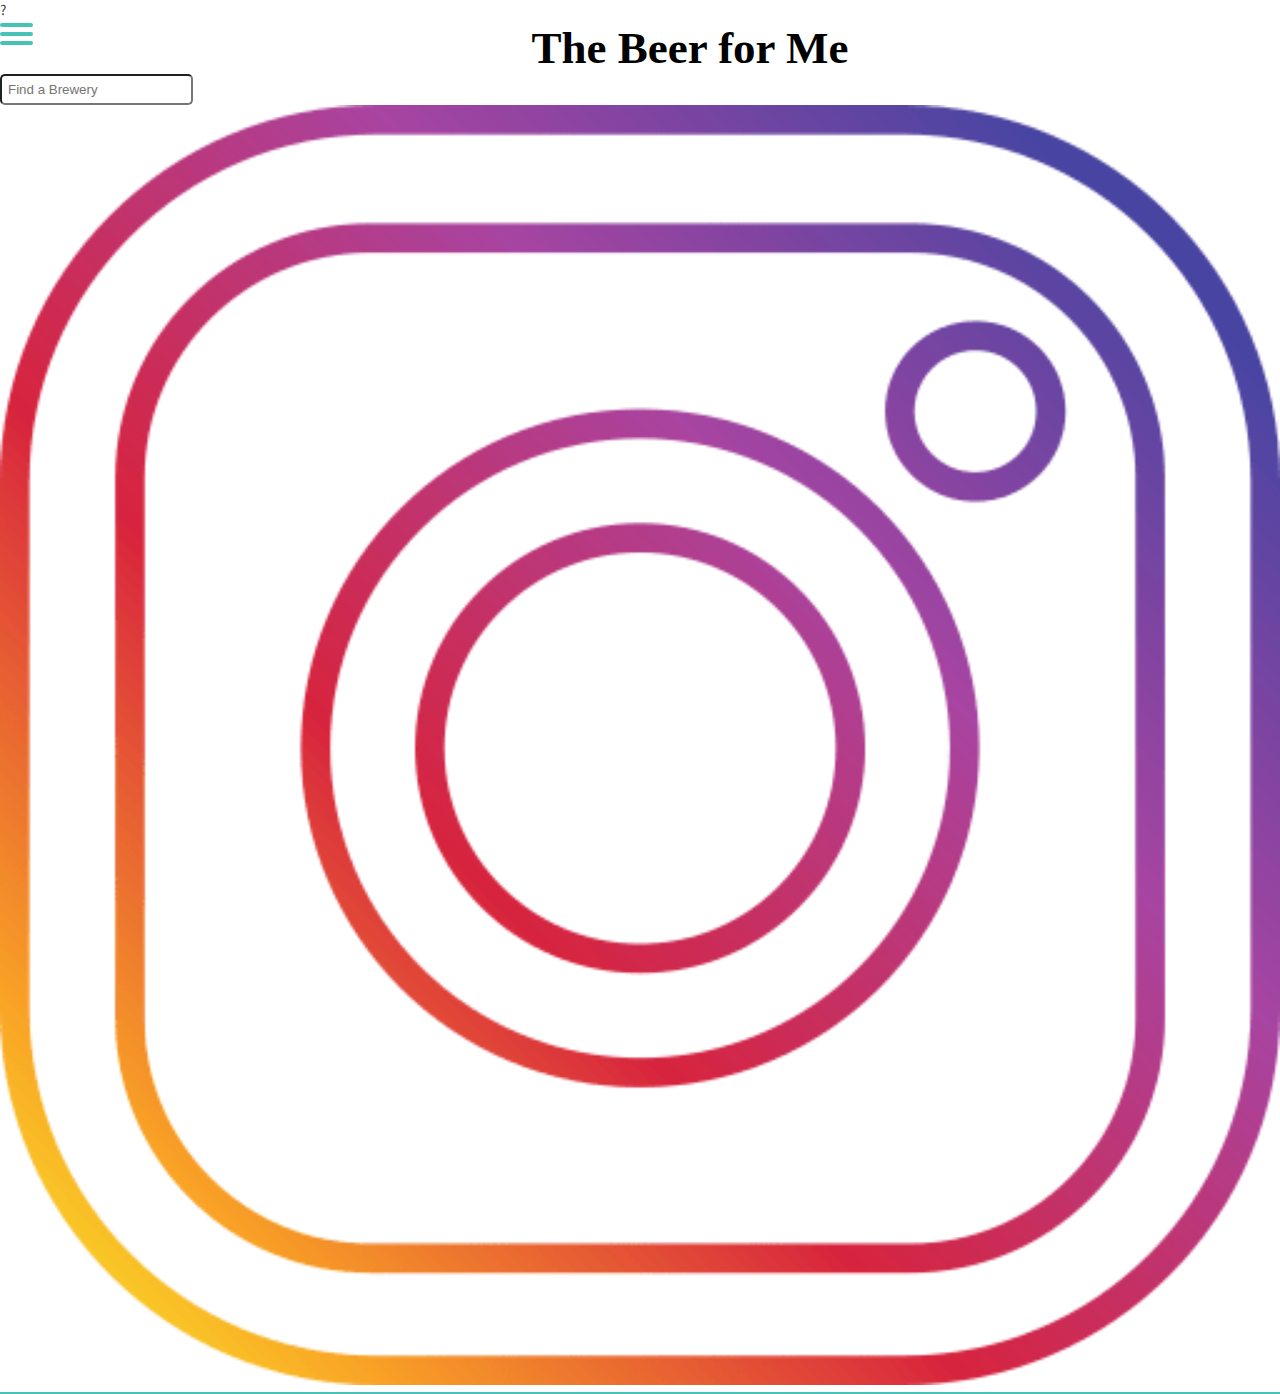
==== commit 7fae5d5f: "fixed" ====
--- a/index.html
+++ b/index.html
@@ -18,17 +18,12 @@
     <meta charset='utf-8' />
     <title>Find Local Microbreweries | The Beer for Me</title>
     <meta name='description' content='Love beer? The Beer For Me is the authoritative directory of microbreweries in the USA. Visit, shop and support your local brewery. Cheers!' />
-    <meta name='viewport' content='initial-scale=1,maximum-scale=1,user-scalable=no' />
-
+    <meta name="viewport" content="width=device-width">
     <link rel='icon' href='icons/favicon111.svg' />
     <link href='https://fonts.googleapis.com/css?family=Source+Sans+Pro:400,700' rel='stylesheet'>
     <link rel="stylesheet" href="https://cdnjs.cloudflare.com/ajax/libs/font-awesome/4.7.0/css/font-awesome.min.css">
-
-
-
-
     <script src="https://code.jquery.com/jquery-3.4.1.min.js" integrity="sha256-CSXorXvZcTkaix6Yvo6HppcZGetbYMGWSFlBw8HfCJo=" crossorigin="anonymous"></script>
-    <link href="plugins/jquery-ui.css" rel="stylesheet">
+    <link href="plugins/jquery-ui.css" rel="stylesheet"> ?
     <script src="plugins/jquery-1.10.2.min.js"></script>
     <script src="plugins/jquery-ui.min.js"></script>
 
@@ -39,17 +34,15 @@
 
 
     <link href='https://fonts.googleapis.com/css?family=Source+Sans+Pro:400,700' rel='stylesheet'>
-
+    <link rel="stylesheet" href="https://cdn.jsdelivr.net/npm/bootstrap@4.5.3/dist/css/bootstrap.min.css" integrity="sha384-TX8t27EcRE3e/ihU7zmQxVncDAy5uIKz4rEkgIXeMed4M0jlfIDPvg6uqKI2xXr2" crossorigin="anonymous">
     <link href='stylesheet1.css' rel='stylesheet' />
-    <link rel="stylesheet" href="./bootstrap/bootstrap.min.css">
+    <!-- <link rel="stylesheet" type="text/css" href="./bootstrap/responsive.css" /> -->
+    <!-- <link rel="stylesheet" href="./bootstrap/bootstrap.min.css"> -->
 </head>
 
 <body>
 
     <nav class="navbar navbar-expand-md navbar-light d-flex justify-content-between">
-        <!-- <div class="toggle-btn bg-danger mr-5 ml-5"> -->
-        <!-- <button title="List of Breweries" class="openbtn" onclick="openNav()">☰</button> -->
-        <!-- </div> -->
         <div id="menuToggle">
             <input type="checkbox" onclick="openNav()" />
             <span></span>
@@ -87,7 +80,7 @@
                 var newWindowWidth = $(window).width();
                 if (newWindowWidth < 481) {
                     $(".sidebar").css({
-                        "width": "75%"
+                        "width": "17.3%"
                     });
                 } else {
                     $('.sidebar').css({
--- a/stylesheet1.css
+++ b/stylesheet1.css
@@ -32,7 +32,7 @@
     position: absolute;
     width: 0;
     height: 87%;
-    top: 11%;
+    top: 11.2%;
     left: 0;
     overflow: hidden;
     border-right: 1px solid rgba(0, 0, 0, 0.25);
@@ -162,7 +162,7 @@
     position: absolute;
     left: 0;
     width: 100vw;
-    top: 11%;
+    top: 11.2%;
     bottom: 0;
 }
 
@@ -475,7 +475,7 @@
 }
 
 nav.navbar.navbar-expand-lg.navbar-light.d-flex.justify-content-between {
-    padding: 18px 30px;
+    padding: 0px 30px;
 }
 
 a.instagram_sec {
@@ -806,7 +806,6 @@
         margin-bottom: 0px;
         text-align: center !important;
     }
-    
     .sidebar {
         position: absolute;
         height: 87%;
@@ -948,7 +947,6 @@
 }
 
 @media only screen and (max-width: 375px) {
-    
     input#search {
         width: 119px!important;
         padding: 3px;
@@ -971,6 +969,38 @@
         max-height: 70%;
         background: rgba(27, 32, 164, 0.541);
         margin-right: 90px!important;
+    }
+}
+
+@media only screen and (max-width: 320px) {
+    input#search {
+        width: 119px!important;
+        padding: 3px;
+        border-radius: 5px;
+    }
+    .sidebar {
+        position: absolute;
+        height: 87%;
+        top: 9.5%;
+        left: 0;
+        font-size: 0.7rem;
+        overflow: hidden;
+        border-right: 1px solid rgba(0, 0, 0, 0.25);
+        transition: all 0.5s;
+    }
+    .ui-autocomplete {
+        border: 1px solid #ccc;
+        border-radius: 3px;
+        overflow: hidden;
+        max-height: 70%;
+        background: rgba(27, 32, 164, 0.541);
+        margin-right: 90px!important;
+    }
+    form#searchForm {
+        width: 42%;
+    }
+    a.instagram_sec {
+        width: 10%;
     }
 }
 
--- a/bootstrap/responsive.css
+++ b/bootstrap/responsive.css
@@ -0,0 +1,482 @@
+@charset "UTF-8";
+@media only screen and (max-width: 1286px) {
+    nav.navbar.navbar-expand-lg.navbar-light.d-flex.justify-content-between {
+        padding: 1px 2px;
+    }
+    #menuToggle {
+        float: left;
+        left: 0;
+        margin-bottom: 20px;
+    }
+    .mapboxgl-popup-content {
+        width: 192px;
+    }
+    .subtitle.ml-8 {
+        width: 100%;
+        display: block !important;
+        padding-left: 100px;
+        margin-bottom: 0px;
+        text-align: center !important;
+    }
+    .subtitle.ml-8 h1 {
+        font-size: 45px !important;
+        line-height: normal !important;
+        padding: 0px;
+    }
+    form#searchForm {
+        width: 19%;
+    }
+    input#search {
+        width: 231px!important;
+        padding: 6px;
+        border-radius: 5px;
+    }
+    .input-group {
+        position: relative;
+        display: -webkit-box;
+        display: -ms-flexbox;
+        display: flex;
+        -ms-flex-wrap: wrap;
+        flex-wrap: wrap;
+        -webkit-box-align: stretch;
+        -ms-flex-align: stretch;
+        align-items: stretch;
+        width: 60% !important;
+    }
+    a.instagram_sec {
+        width: 5%;
+        margin-left: 0px;
+    }
+    .sidebar {
+        position: absolute;
+        width: 0;
+        height: 87%;
+        top: 9%;
+        left: 0;
+        overflow: hidden;
+        border-right: 1px solid rgba(0, 0, 0, 0.25);
+        transition: all 0.5s;
+    }
+    .sidebar .closebtn {
+        color: #fff !important;
+    }
+    .map {
+        position: absolute;
+        left: 0;
+        width: 100vw;
+        top: 6.7%;
+        bottom: 0;
+    }
+}
+
+@media only screen and (max-width: 1024px) {
+    nav.navbar.navbar-expand-lg.navbar-light.d-flex.justify-content-between {
+        padding: 1px 2px;
+    }
+    #menuToggle {
+        float: left;
+        left: 0;
+        margin-bottom: 20px;
+    }
+    .mapboxgl-popup-content {
+        width: 192px;
+    }
+    .subtitle.ml-8 {
+        width: 100%;
+        display: block !important;
+        padding-left: 100px;
+        margin-bottom: 0px;
+        text-align: center !important;
+    }
+    .subtitle.ml-8 h1 {
+        font-size: 36px !important;
+        line-height: normal !important;
+        padding: 0px;
+    }
+    .ui-autocomplete {
+        border: 1px solid #ccc;
+        border-radius: 3px;
+        overflow: hidden;
+        max-height: 70%;
+        background: rgba(27, 32, 164, 0.541);
+        margin-right: 90px!important;
+    }
+    form#searchForm {
+        width: 20%;
+    }
+    input#search {
+        width: 135px!important;
+        padding: 6px;
+        border-radius: 5px;
+    }
+    .input-group {
+        position: relative;
+        display: -webkit-box;
+        display: -ms-flexbox;
+        display: flex;
+        -ms-flex-wrap: wrap;
+        flex-wrap: wrap;
+        -webkit-box-align: stretch;
+        -ms-flex-align: stretch;
+        align-items: stretch;
+        width: 60% !important;
+    }
+    a.instagram_sec {
+        width: 5%;
+        margin-left: 0px;
+    }
+    .sidebar {
+        position: absolute;
+        width: 0;
+        height: 87%;
+        top: 5%;
+        left: 0;
+        overflow: hidden;
+        border-right: 1px solid rgba(0, 0, 0, 0.25);
+        transition: all 0.5s;
+    }
+    .sidebar .closebtn {
+        position: absolute;
+        top: -14px;
+        right: 2px;
+        font-size: 30px;
+        text-decoration: none;
+        color: red !important;
+    }
+    .map {
+        position: absolute;
+        left: 0;
+        width: 100vw;
+        top: 4.7%;
+        bottom: 0;
+    }
+}
+
+@media only screen and (max-width: 954px) {
+    #menuToggle {
+        float: left;
+        left: 0;
+        margin-bottom: 0px;
+    }
+    input#search {
+        width: 135px!important;
+        padding: 3px;
+        border-radius: 5px;
+    }
+    a.instagram_sec {
+        width: 5%;
+        margin-left: 12px;
+    }
+}
+
+@media only screen and (max-width: 858px) {
+    #menuToggle {
+        float: left;
+        left: 0;
+        margin-bottom: 0px;
+    }
+    .subtitle.ml-8 {
+        width: 70%;
+        display: block !important;
+        padding-left: 100px;
+        margin-bottom: 0px;
+        text-align: center !important;
+    }
+    input#search {
+        width: 135px!important;
+        padding: 3px;
+        border-radius: 5px;
+    }
+    a.instagram_sec {
+        width: 4%;
+        margin-left: -21px;
+    }
+}
+
+@media only screen and (max-width: 768px) {
+    #menuToggle {
+        float: left;
+        left: 0;
+        margin-bottom: 0px;
+    }
+    .subtitle.ml-8 h1 {
+        font-size: 30px !important;
+        line-height: normal !important;
+        padding: 0px;
+    }
+    .subtitle.ml-8 {
+        width: 50%;
+        display: block !important;
+        padding-left: 100px;
+        margin-bottom: 0px;
+        text-align: center !important;
+    }
+    .sidebar {
+        position: absolute;
+        width: 0;
+        height: 87%;
+        top: 14%;
+        left: 0;
+        overflow: hidden;
+        border-right: 1px solid rgba(0, 0, 0, 0.25);
+        transition: all 0.5s;
+    }
+    input#search {
+        width: 135px!important;
+        padding: 3px;
+        border-radius: 5px;
+    }
+    a.instagram_sec {
+        width: 4%;
+        margin-left: -21px;
+    }
+    .map {
+        position: absolute;
+        left: 0;
+        width: 100vw;
+        top: 14%;
+        bottom: 0;
+    }
+}
+
+@media only screen and (max-width: 660px) {
+    .subtitle.ml-8 h1 {
+        font-size: 23px !important;
+        line-height: normal !important;
+        padding: 0px;
+    }
+    .subtitle.ml-8 {
+        width: 50%;
+        display: block !important;
+        padding-left: 0px;
+        margin-bottom: 0px;
+        text-align: center !important;
+    }
+    .sidebar {
+        position: absolute;
+        height: 87%;
+        top: 6%;
+        left: 0;
+        overflow: hidden;
+        border-right: 1px solid rgba(0, 0, 0, 0.25);
+        transition: all 0.5s;
+    }
+    a.instagram_sec {
+        width: 5%;
+        margin-left: -1px;
+    }
+    .map {
+        position: absolute;
+        top: 6.3%;
+        bottom: 0;
+    }
+    .sidebar .closebtn {
+        position: absolute;
+        top: -14px;
+        right: 2px;
+        font-size: 30px;
+        text-decoration: none;
+        color: red !important;
+    }
+    .listings .item {
+        display: block;
+        border-bottom: 2px solid #47c2b6;
+        padding: 7px;
+        text-decoration: none;
+    }
+    .listings .item .details a {
+        color: #eeeeef;
+        background: #181f2d;
+        padding: 1px 2px 1px 2px;
+        display: inline-block;
+        border-radius: 5px;
+        margin-top: 0px!important;
+        font-weight: 300;
+        text-decoration: none;
+        font-family: Avenir;
+    }
+    .listings .item {
+        display: block;
+        border-bottom: 2px solid #47c2b6;
+        padding: 4px;
+        text-decoration: none;
+    }
+}
+
+@media only screen and (max-width: 560px) {
+    .subtitle.ml-8 h1 {
+        font-size: 23px !important;
+        line-height: normal !important;
+        padding: 0px;
+    }
+    .subtitle.ml-8 {
+        width: 49%;
+        display: block !important;
+        padding-left: 0px;
+        margin-bottom: 0px;
+        text-align: center !important;
+    }
+    a.instagram_sec {
+        width: 6%;
+        margin-left: px;
+    }
+    form#searchForm {
+        width: 35%;
+    }
+    .sidebar {
+        position: absolute;
+        height: 87%;
+        top: 7%;
+        left: 0;
+        overflow: hidden;
+        border-right: 1px solid rgba(0, 0, 0, 0.25);
+        transition: all 0.5s;
+    }
+    .sidebar .closebtn {
+        position: absolute;
+        top: -14px;
+        right: 2px;
+        font-size: 30px;
+        text-decoration: none;
+        color: red !important;
+    }
+    .map {
+        position: absolute;
+        top: 6.3%;
+        bottom: 0;
+    }
+}
+
+@media only screen and (max-width: 441px) {
+    .subtitle.ml-8 h1 {
+        font-size: 20px !important;
+        line-height: normal !important;
+        padding: 0px;
+    }
+    .subtitle.ml-8 {
+        width: 36%;
+        display: block !important;
+        padding-left: 0px;
+        margin-bottom: 0px;
+        text-align: center !important;
+    }
+    a.instagram_sec {
+        width: 9%;
+        margin-left: px;
+    }
+    form#searchForm {
+        width: 35%;
+    }
+    .sidebar {
+        position: absolute;
+        height: 87%;
+        top: 10%;
+        left: 0;
+        font-size: 0.8rem;
+        overflow: hidden;
+        border-right: 1px solid rgba(0, 0, 0, 0.25);
+        transition: all 0.5s;
+    }
+    .sidebar .closebtn {
+        position: absolute;
+        top: -14px;
+        right: 2px;
+        font-size: 30px;
+        text-decoration: none;
+        color: red !important;
+    }
+    .map {
+        position: absolute;
+        top: 10%;
+        bottom: 0;
+    }
+}
+
+@media only screen and (max-width: 375px) {
+    input#search {
+        width: 119px!important;
+        padding: 3px;
+        border-radius: 5px;
+    }
+    .sidebar {
+        position: absolute;
+        height: 87%;
+        top: 10.8%;
+        left: 0;
+        font-size: 0.7rem;
+        overflow: hidden;
+        border-right: 1px solid rgba(0, 0, 0, 0.25);
+        transition: all 0.5s;
+    }
+    .ui-autocomplete {
+        border: 1px solid #ccc;
+        border-radius: 3px;
+        overflow: hidden;
+        max-height: 70%;
+        background: rgba(27, 32, 164, 0.541);
+        margin-right: 90px!important;
+    }
+    .map {
+        position: absolute;
+        top: 10.8%;
+        bottom: 0;
+    }
+}
+
+@media only screen and (max-width: 320px) {
+    input#search {
+        width: 119px!important;
+        padding: 3px;
+        border-radius: 5px;
+    }
+    .sidebar {
+        position: absolute;
+        height: 87%;
+        top: 9.5%;
+        left: 0;
+        font-size: 0.7rem;
+        overflow: hidden;
+        border-right: 1px solid rgba(0, 0, 0, 0.25);
+        transition: all 0.5s;
+    }
+    .ui-autocomplete {
+        border: 1px solid #ccc;
+        border-radius: 3px;
+        overflow: hidden;
+        max-height: 70%;
+        background: rgba(27, 32, 164, 0.541);
+        margin-right: 90px!important;
+    }
+    form#searchForm {
+        width: 42%;
+    }
+    a.instagram_sec {
+        width: 10%;
+    }
+}
+
+@media only screen and (max-width: 280px) {
+    input#search {
+        width: 119px!important;
+        padding: 3px;
+        border-radius: 5px;
+    }
+    .subtitle.ml-8 h1 {
+        font-size: 16px !important;
+        line-height: normal !important;
+        padding: 0px;
+    }
+    form#searchForm {
+        width: 42%;
+    }
+    .sidebar {
+        position: absolute;
+        height: 87%;
+        top: 8.3%;
+        left: 0;
+        font-size: 0.7rem;
+        overflow: hidden;
+        border-right: 1px solid rgba(0, 0, 0, 0.25);
+        transition: all 0.5s;
+    }
+}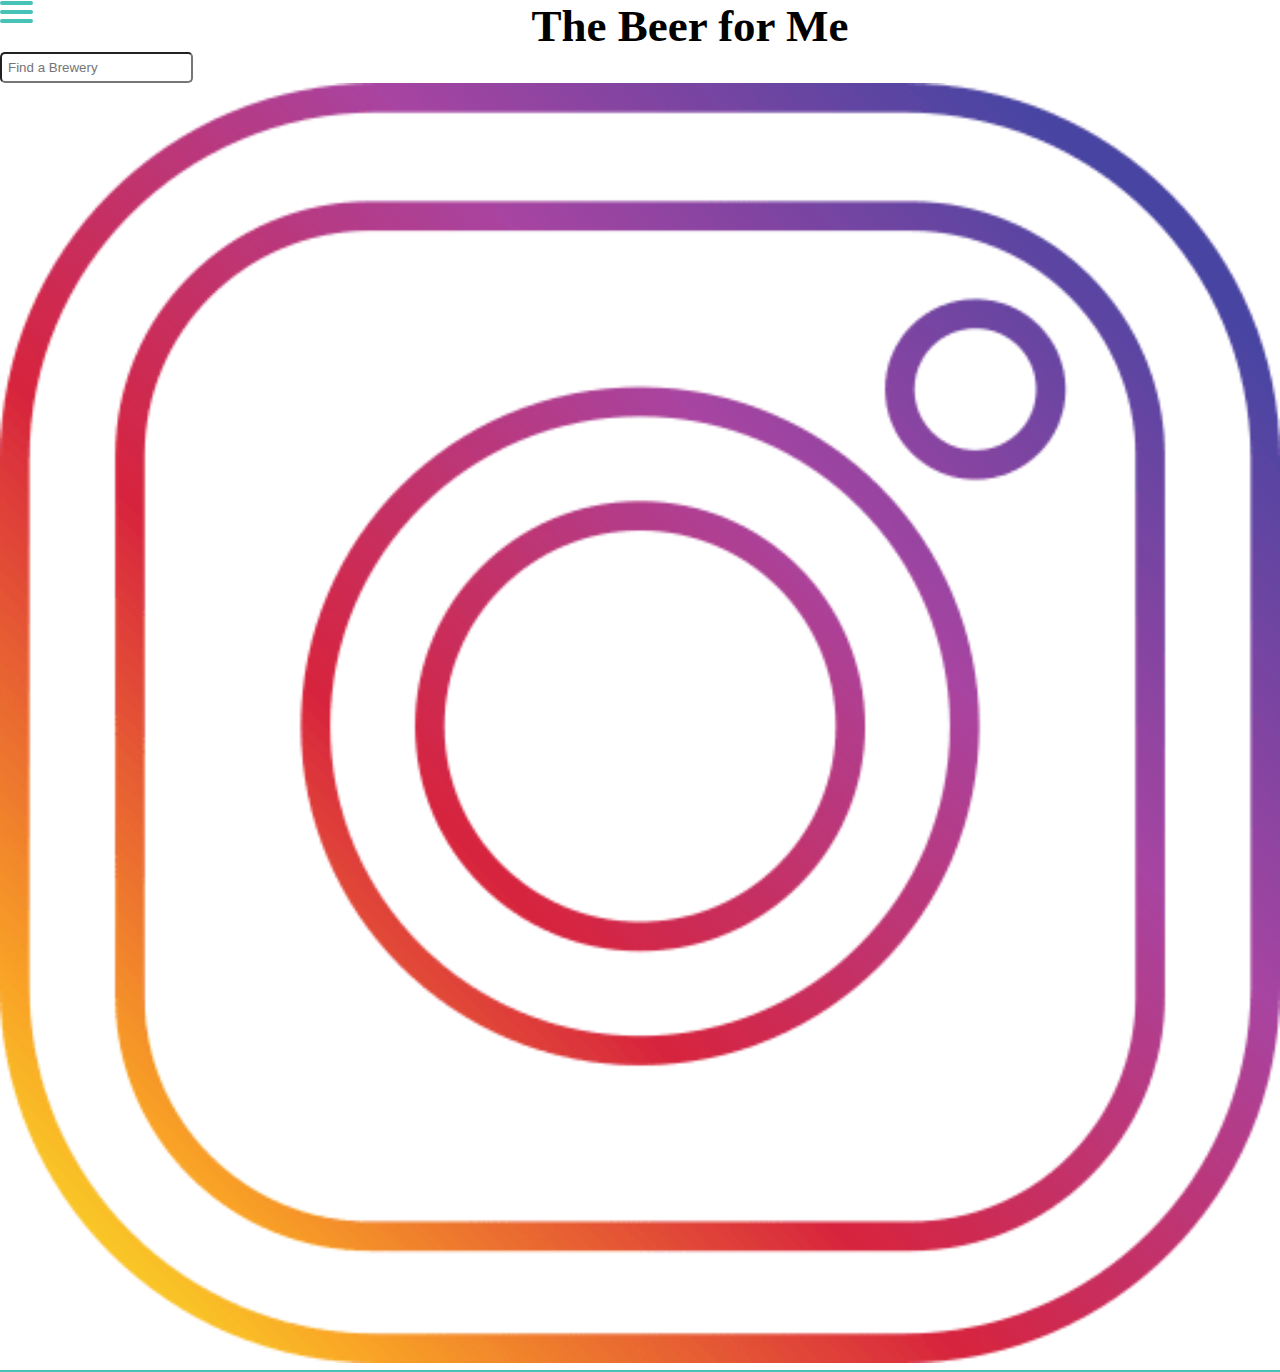
==== commit 19527d4d: "fixed" ====
--- a/index.html
+++ b/index.html
@@ -23,7 +23,7 @@
     <link href='https://fonts.googleapis.com/css?family=Source+Sans+Pro:400,700' rel='stylesheet'>
     <link rel="stylesheet" href="https://cdnjs.cloudflare.com/ajax/libs/font-awesome/4.7.0/css/font-awesome.min.css">
     <script src="https://code.jquery.com/jquery-3.4.1.min.js" integrity="sha256-CSXorXvZcTkaix6Yvo6HppcZGetbYMGWSFlBw8HfCJo=" crossorigin="anonymous"></script>
-    <link href="plugins/jquery-ui.css" rel="stylesheet"> ?
+    <link href="plugins/jquery-ui.css" rel="stylesheet">
     <script src="plugins/jquery-1.10.2.min.js"></script>
     <script src="plugins/jquery-ui.min.js"></script>
 
@@ -41,7 +41,6 @@
 </head>
 
 <body>
-
     <nav class="navbar navbar-expand-md navbar-light d-flex justify-content-between">
         <div id="menuToggle">
             <input type="checkbox" onclick="openNav()" />
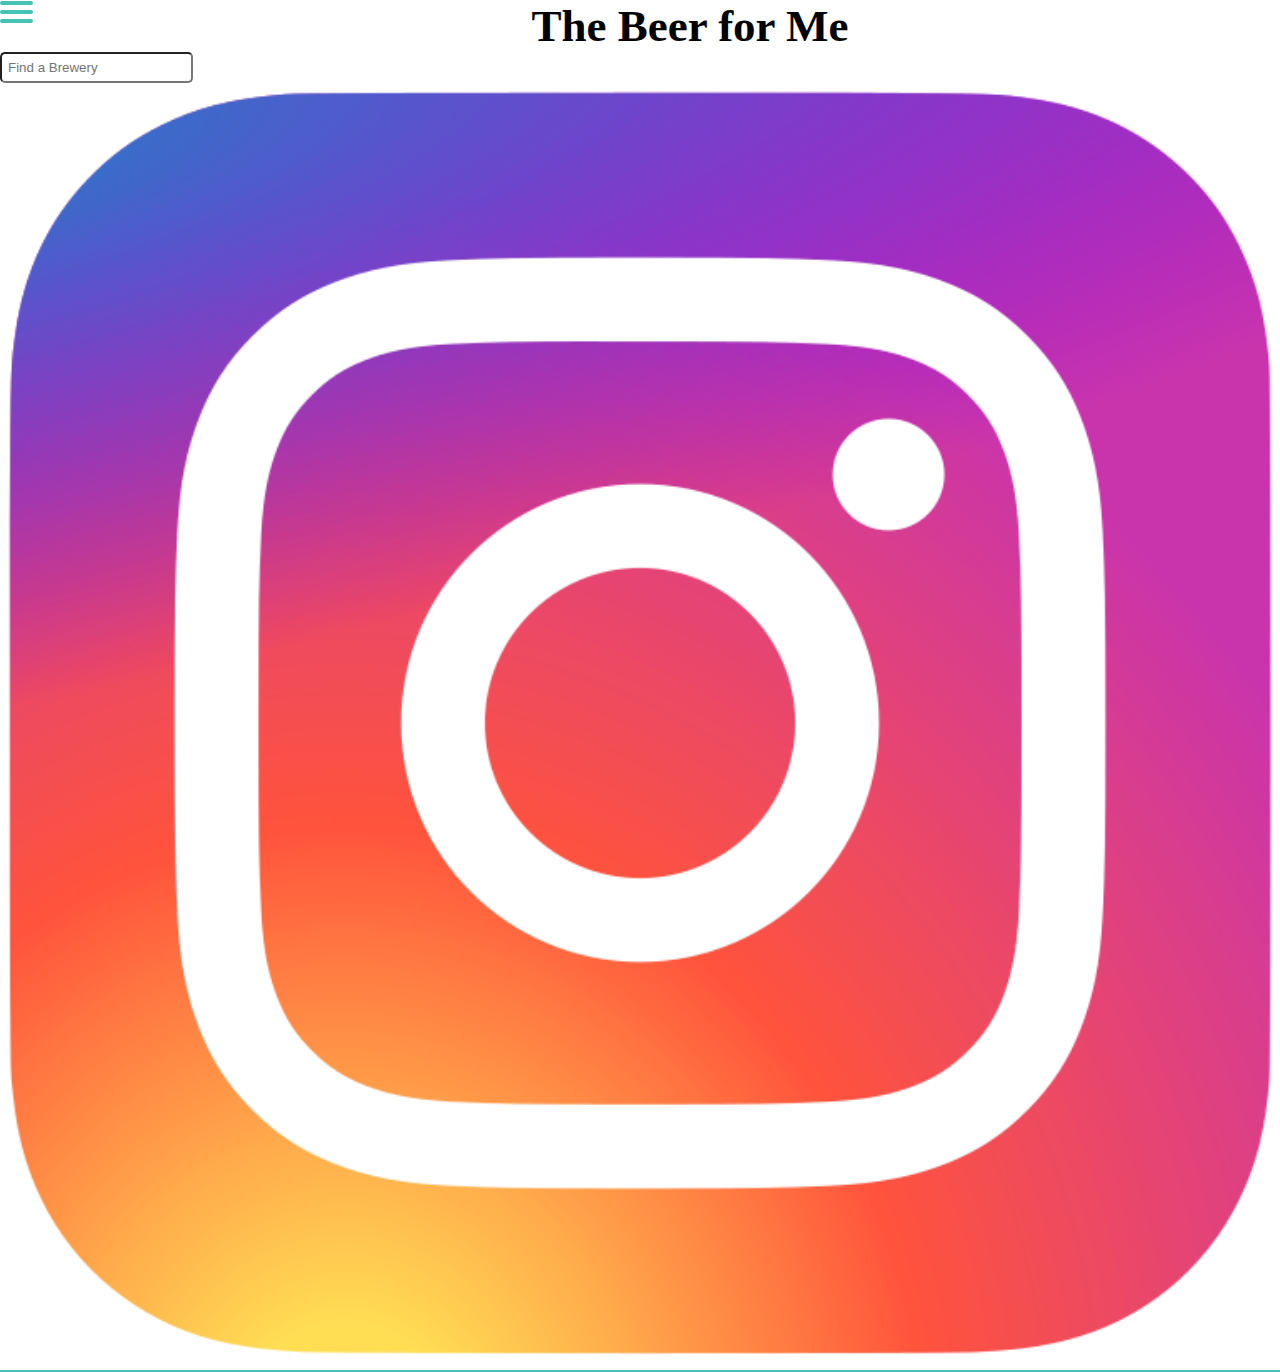
==== commit 67e0ab55: "david -updated" ====
--- a/index.html
+++ b/index.html
@@ -31,13 +31,9 @@
     <link href='https://api.tiles.mapbox.com/mapbox-gl-js/v1.6.1/mapbox-gl.css' rel='stylesheet' />
     <script src='plugins/papaparse.min.js'></script>
     <script src='plugins/fuse.min.js'></script>
-
-
     <link href='https://fonts.googleapis.com/css?family=Source+Sans+Pro:400,700' rel='stylesheet'>
     <link rel="stylesheet" href="https://cdn.jsdelivr.net/npm/bootstrap@4.5.3/dist/css/bootstrap.min.css" integrity="sha384-TX8t27EcRE3e/ihU7zmQxVncDAy5uIKz4rEkgIXeMed4M0jlfIDPvg6uqKI2xXr2" crossorigin="anonymous">
     <link href='stylesheet1.css' rel='stylesheet' />
-    <!-- <link rel="stylesheet" type="text/css" href="./bootstrap/responsive.css" /> -->
-    <!-- <link rel="stylesheet" href="./bootstrap/bootstrap.min.css"> -->
 </head>
 
 <body>
@@ -79,11 +75,11 @@
                 var newWindowWidth = $(window).width();
                 if (newWindowWidth < 481) {
                     $(".sidebar").css({
-                        "width": "17.3%"
+                        "width": "20%"
                     });
                 } else {
                     $('.sidebar').css({
-                        "width": "17.3%"
+                        "width": "20%"
                     });
                 }
             }
--- a/stylesheet1.css
+++ b/stylesheet1.css
@@ -32,7 +32,7 @@
     position: absolute;
     width: 0;
     height: 87%;
-    top: 11.2%;
+    top: 9.2%;
     left: 0;
     overflow: hidden;
     border-right: 1px solid rgba(0, 0, 0, 0.25);
@@ -162,8 +162,12 @@
     position: absolute;
     left: 0;
     width: 100vw;
-    top: 11.2%;
+    top: 9.2%;
     bottom: 0;
+}
+
+img {
+    width: 50%;
 }
 
 h1 {
@@ -322,7 +326,7 @@
 
 .mapboxgl-popup-content {
     font: 400 15px/22px 'Source Sans Pro', 'Helvetica Neue', Sans-serif;
-    */ padding: 0;
+    padding: 0;
     width: 370px;
     font-size: 15px;
     font-family: cursive;
@@ -391,9 +395,9 @@
     border: 1px solid #ccc;
     border-radius: 3px;
     overflow: hidden;
-    max-height: 70%;
+    max-height: 40% !important;
     background: rgba(27, 32, 164, 0.541);
-    margin-right: 90px!important;
+    margin-right: 30px!important;
 }
 
 .ui-autocomplete a {
@@ -427,6 +431,10 @@
     color: #fff !important;
 }
 
+.sidebar .closebtn {
+    color: red !important;
+}
+
 .navbar {
     background: #fff;
     border-bottom: 2px solid #47c2b6;
@@ -492,6 +500,9 @@
         left: 0;
         margin-bottom: 20px;
     }
+    img {
+        width: 100%;
+    }
     .mapboxgl-popup-content {
         width: 192px;
     }
@@ -535,25 +546,25 @@
         position: absolute;
         width: 0;
         height: 87%;
-        top: 9%;
+        top: 8.4%;
         left: 0;
         overflow: hidden;
         border-right: 1px solid rgba(0, 0, 0, 0.25);
         transition: all 0.5s;
     }
     .sidebar .closebtn {
-        color: #fff !important;
+        color: red !important;
     }
     .map {
         position: absolute;
         left: 0;
         width: 100vw;
-        top: 6.7%;
+        top: 8.4%;
         bottom: 0;
     }
 }
 
-@media only screen and (max-width: 1286px) {
+@media only screen and (max-width: 1024px) {
     nav.navbar.navbar-expand-lg.navbar-light.d-flex.justify-content-between {
         padding: 1px 2px;
     }
@@ -573,16 +584,24 @@
         text-align: center !important;
     }
     .subtitle.ml-8 h1 {
-        font-size: 45px !important;
+        font-size: 36px !important;
         line-height: normal !important;
         padding: 0px;
     }
+    .ui-autocomplete {
+        border: 1px solid #ccc;
+        border-radius: 3px;
+        overflow: hidden;
+        max-height: 70%;
+        background: rgba(27, 32, 164, 0.541);
+        margin-right: 70px!important;
+    }
     form#searchForm {
-        width: 19%;
+        width: 20%;
     }
     input#search {
-        width: 231px!important;
-        padding: 6px;
+        width: 135px!important;
+        padding: 1px;
         border-radius: 5px;
     }
     .input-group {
@@ -595,7 +614,7 @@
         -webkit-box-align: stretch;
         -ms-flex-align: stretch;
         align-items: stretch;
-        width: 60% !important;
+        width: 90% !important;
     }
     a.instagram_sec {
         width: 5%;
@@ -605,94 +624,16 @@
         position: absolute;
         width: 0;
         height: 87%;
-        top: 9%;
+        top: 7.8%;
         left: 0;
         overflow: hidden;
         border-right: 1px solid rgba(0, 0, 0, 0.25);
         transition: all 0.5s;
     }
     .sidebar .closebtn {
-        color: #fff !important;
-    }
-    .map {
-        position: absolute;
-        left: 0;
-        width: 100vw;
-        top: 6.7%;
-        bottom: 0;
-    }
-}
-
-@media only screen and (max-width: 1024px) {
-    nav.navbar.navbar-expand-lg.navbar-light.d-flex.justify-content-between {
-        padding: 1px 2px;
-    }
-    #menuToggle {
-        float: left;
-        left: 0;
-        margin-bottom: 20px;
-    }
-    .mapboxgl-popup-content {
-        width: 192px;
-    }
-    .subtitle.ml-8 {
-        width: 100%;
-        display: block !important;
-        padding-left: 100px;
-        margin-bottom: 0px;
-        text-align: center !important;
-    }
-    .subtitle.ml-8 h1 {
-        font-size: 36px !important;
-        line-height: normal !important;
-        padding: 0px;
-    }
-    .ui-autocomplete {
-        border: 1px solid #ccc;
-        border-radius: 3px;
-        overflow: hidden;
-        max-height: 70%;
-        background: rgba(27, 32, 164, 0.541);
-        margin-right: 90px!important;
-    }
-    form#searchForm {
-        width: 20%;
-    }
-    input#search {
-        width: 135px!important;
-        padding: 6px;
-        border-radius: 5px;
-    }
-    .input-group {
-        position: relative;
-        display: -webkit-box;
-        display: -ms-flexbox;
-        display: flex;
-        -ms-flex-wrap: wrap;
-        flex-wrap: wrap;
-        -webkit-box-align: stretch;
-        -ms-flex-align: stretch;
-        align-items: stretch;
-        width: 60% !important;
-    }
-    a.instagram_sec {
-        width: 5%;
-        margin-left: 0px;
-    }
-    .sidebar {
-        position: absolute;
-        width: 0;
-        height: 87%;
-        top: 5%;
-        left: 0;
-        overflow: hidden;
-        border-right: 1px solid rgba(0, 0, 0, 0.25);
-        transition: all 0.5s;
-    }
-    .sidebar .closebtn {
-        position: absolute;
-        top: -14px;
-        right: 2px;
+        position: absolute;
+        top: 7px;
+        right: 7px;
         font-size: 30px;
         text-decoration: none;
         color: red !important;
@@ -701,49 +642,8 @@
         position: absolute;
         left: 0;
         width: 100vw;
-        top: 4.7%;
+        top: 7.8%;
         bottom: 0;
-    }
-}
-
-@media only screen and (max-width: 954px) {
-    #menuToggle {
-        float: left;
-        left: 0;
-        margin-bottom: 0px;
-    }
-    input#search {
-        width: 135px!important;
-        padding: 3px;
-        border-radius: 5px;
-    }
-    a.instagram_sec {
-        width: 5%;
-        margin-left: 12px;
-    }
-}
-
-@media only screen and (max-width: 858px) {
-    #menuToggle {
-        float: left;
-        left: 0;
-        margin-bottom: 0px;
-    }
-    .subtitle.ml-8 {
-        width: 70%;
-        display: block !important;
-        padding-left: 100px;
-        margin-bottom: 0px;
-        text-align: center !important;
-    }
-    input#search {
-        width: 135px!important;
-        padding: 3px;
-        border-radius: 5px;
-    }
-    a.instagram_sec {
-        width: 4%;
-        margin-left: -21px;
     }
 }
 
@@ -769,7 +669,7 @@
         position: absolute;
         width: 0;
         height: 87%;
-        top: 5%;
+        top: 15.2%;
         left: 0;
         overflow: hidden;
         border-right: 1px solid rgba(0, 0, 0, 0.25);
@@ -788,7 +688,7 @@
         position: absolute;
         left: 0;
         width: 100vw;
-        top: 4.7%;
+        top: 15.2%;
         bottom: 0;
     }
 }
@@ -809,7 +709,7 @@
     .sidebar {
         position: absolute;
         height: 87%;
-        top: 6%;
+        top: 6.3%;
         left: 0;
         overflow: hidden;
         border-right: 1px solid rgba(0, 0, 0, 0.25);
@@ -823,20 +723,6 @@
         position: absolute;
         top: 6.3%;
         bottom: 0;
-    }
-    .sidebar .closebtn {
-        position: absolute;
-        top: -14px;
-        right: 2px;
-        font-size: 30px;
-        text-decoration: none;
-        color: red !important;
-    }
-    .listings .item {
-        display: block;
-        border-bottom: 2px solid #47c2b6;
-        padding: 7px;
-        text-decoration: none;
     }
     .listings .item .details a {
         color: #eeeeef;
@@ -852,7 +738,8 @@
     .listings .item {
         display: block;
         border-bottom: 2px solid #47c2b6;
-        padding: 4px;
+        padding: 9px;
+        text-align: center;
         text-decoration: none;
     }
 }
@@ -880,23 +767,30 @@
     .sidebar {
         position: absolute;
         height: 87%;
-        top: 7%;
+        top: 9.8%;
         left: 0;
         overflow: hidden;
         border-right: 1px solid rgba(0, 0, 0, 0.25);
         transition: all 0.5s;
     }
+    .listings .item {
+        display: block;
+        border-bottom: 2px solid #47c2b6;
+        padding: 6px;
+        text-align: center;
+        text-decoration: none;
+    }
     .sidebar .closebtn {
         position: absolute;
-        top: -14px;
-        right: 2px;
-        font-size: 30px;
+        top: 0px;
+        right: 4px;
+        font-size: 20px;
         text-decoration: none;
         color: red !important;
     }
     .map {
         position: absolute;
-        top: 6.3%;
+        top: 9.8%;
         bottom: 0;
     }
 }
@@ -921,42 +815,20 @@
     form#searchForm {
         width: 35%;
     }
-    .sidebar {
-        position: absolute;
-        height: 87%;
-        top: 8.7%;
-        left: 0;
-        font-size: 0.8rem;
-        overflow: hidden;
-        border-right: 1px solid rgba(0, 0, 0, 0.25);
-        transition: all 0.5s;
-    }
-    .sidebar .closebtn {
-        position: absolute;
-        top: -14px;
-        right: 2px;
-        font-size: 30px;
-        text-decoration: none;
-        color: red !important;
-    }
-    .map {
-        position: absolute;
-        top: 6.3%;
-        bottom: 0;
-    }
 }
 
 @media only screen and (max-width: 375px) {
     input#search {
         width: 119px!important;
-        padding: 3px;
+        padding: 1px;
         border-radius: 5px;
+        font-size: revert;
     }
     .sidebar {
         position: absolute;
-        height: 87%;
+        height: 90%;
+        left: 0;
         top: 9.5%;
-        left: 0;
         font-size: 0.7rem;
         overflow: hidden;
         border-right: 1px solid rgba(0, 0, 0, 0.25);
@@ -969,6 +841,26 @@
         max-height: 70%;
         background: rgba(27, 32, 164, 0.541);
         margin-right: 90px!important;
+    }
+    .listings .item {
+        display: block;
+        border-bottom: 2px solid #47c2b6;
+        padding: 1px;
+        text-align: center;
+        text-decoration: none;
+    }
+    .sidebar .closebtn {
+        position: absolute;
+        top: 0px;
+        right: 4px;
+        font-size: 20px;
+        text-decoration: none;
+        color: red !important;
+    }
+    .map {
+        position: absolute;
+        top: 9.5%;
+        bottom: 0;
     }
 }
 
